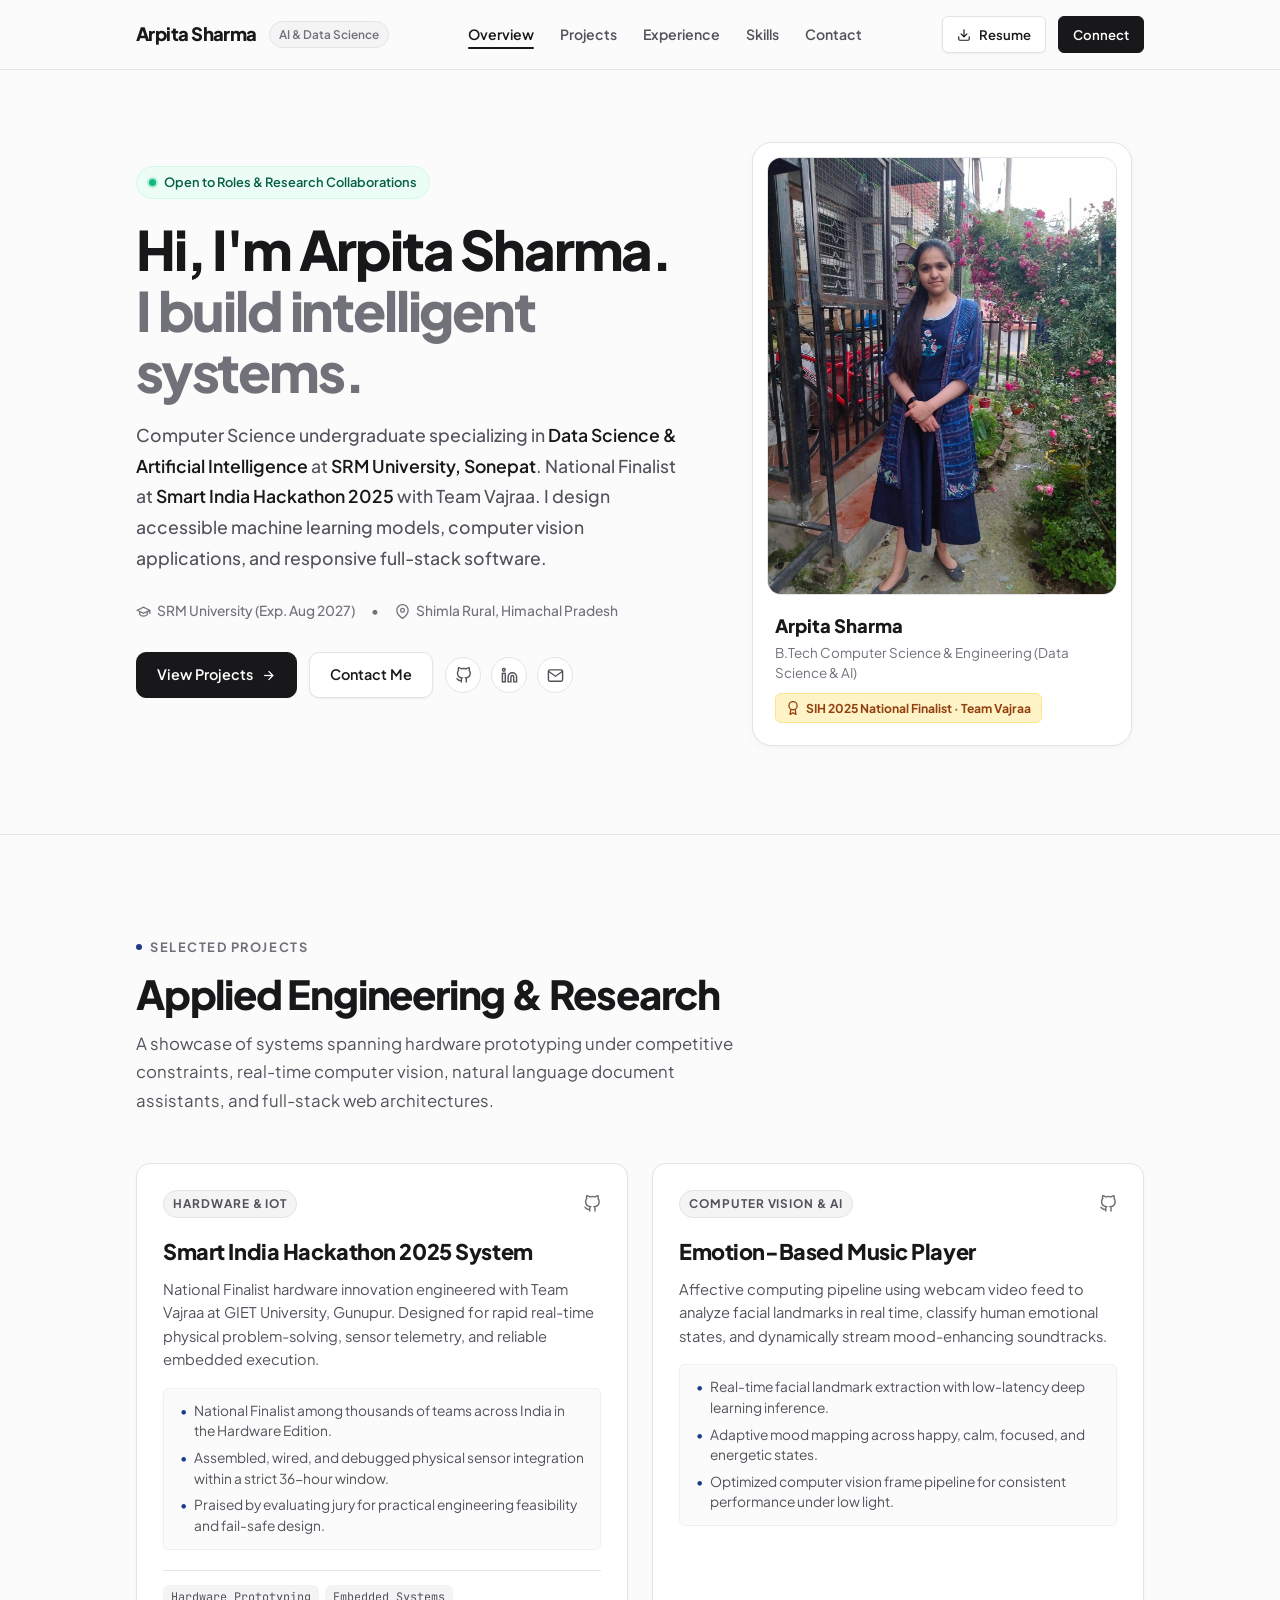
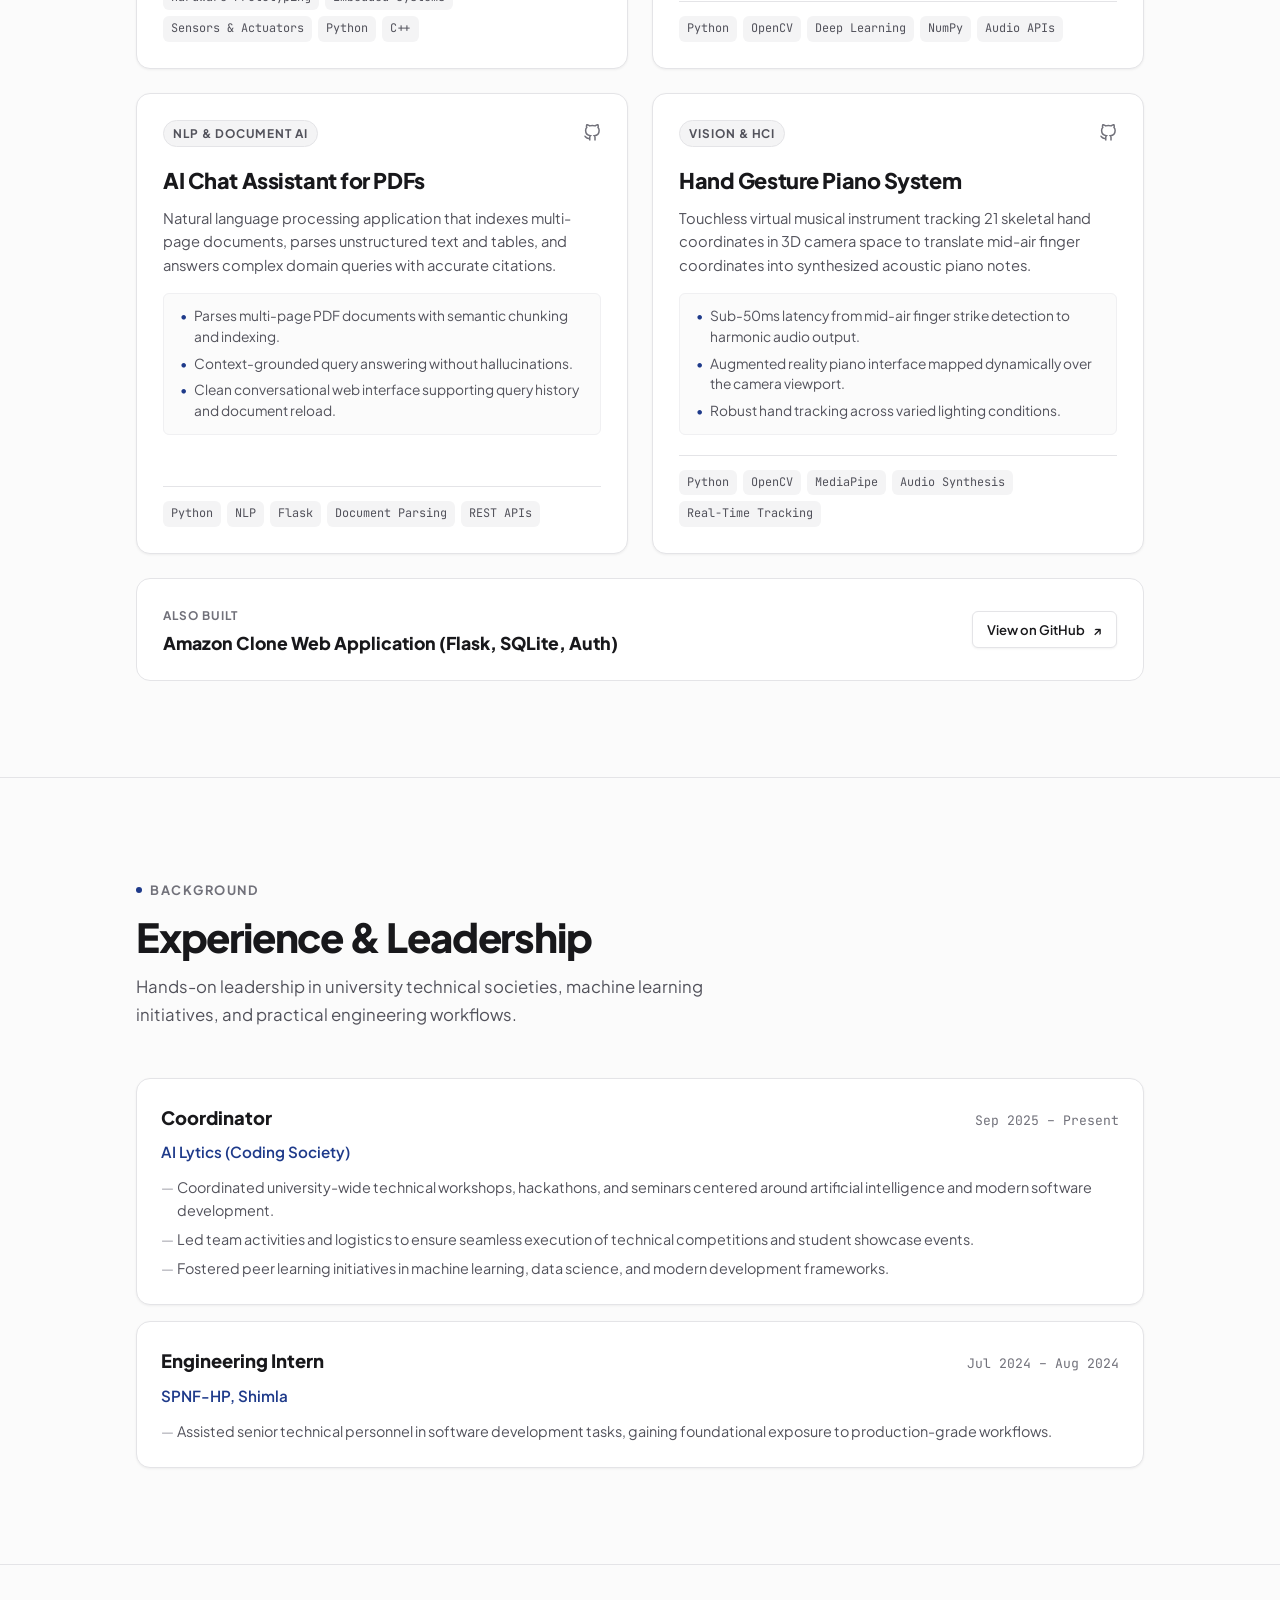
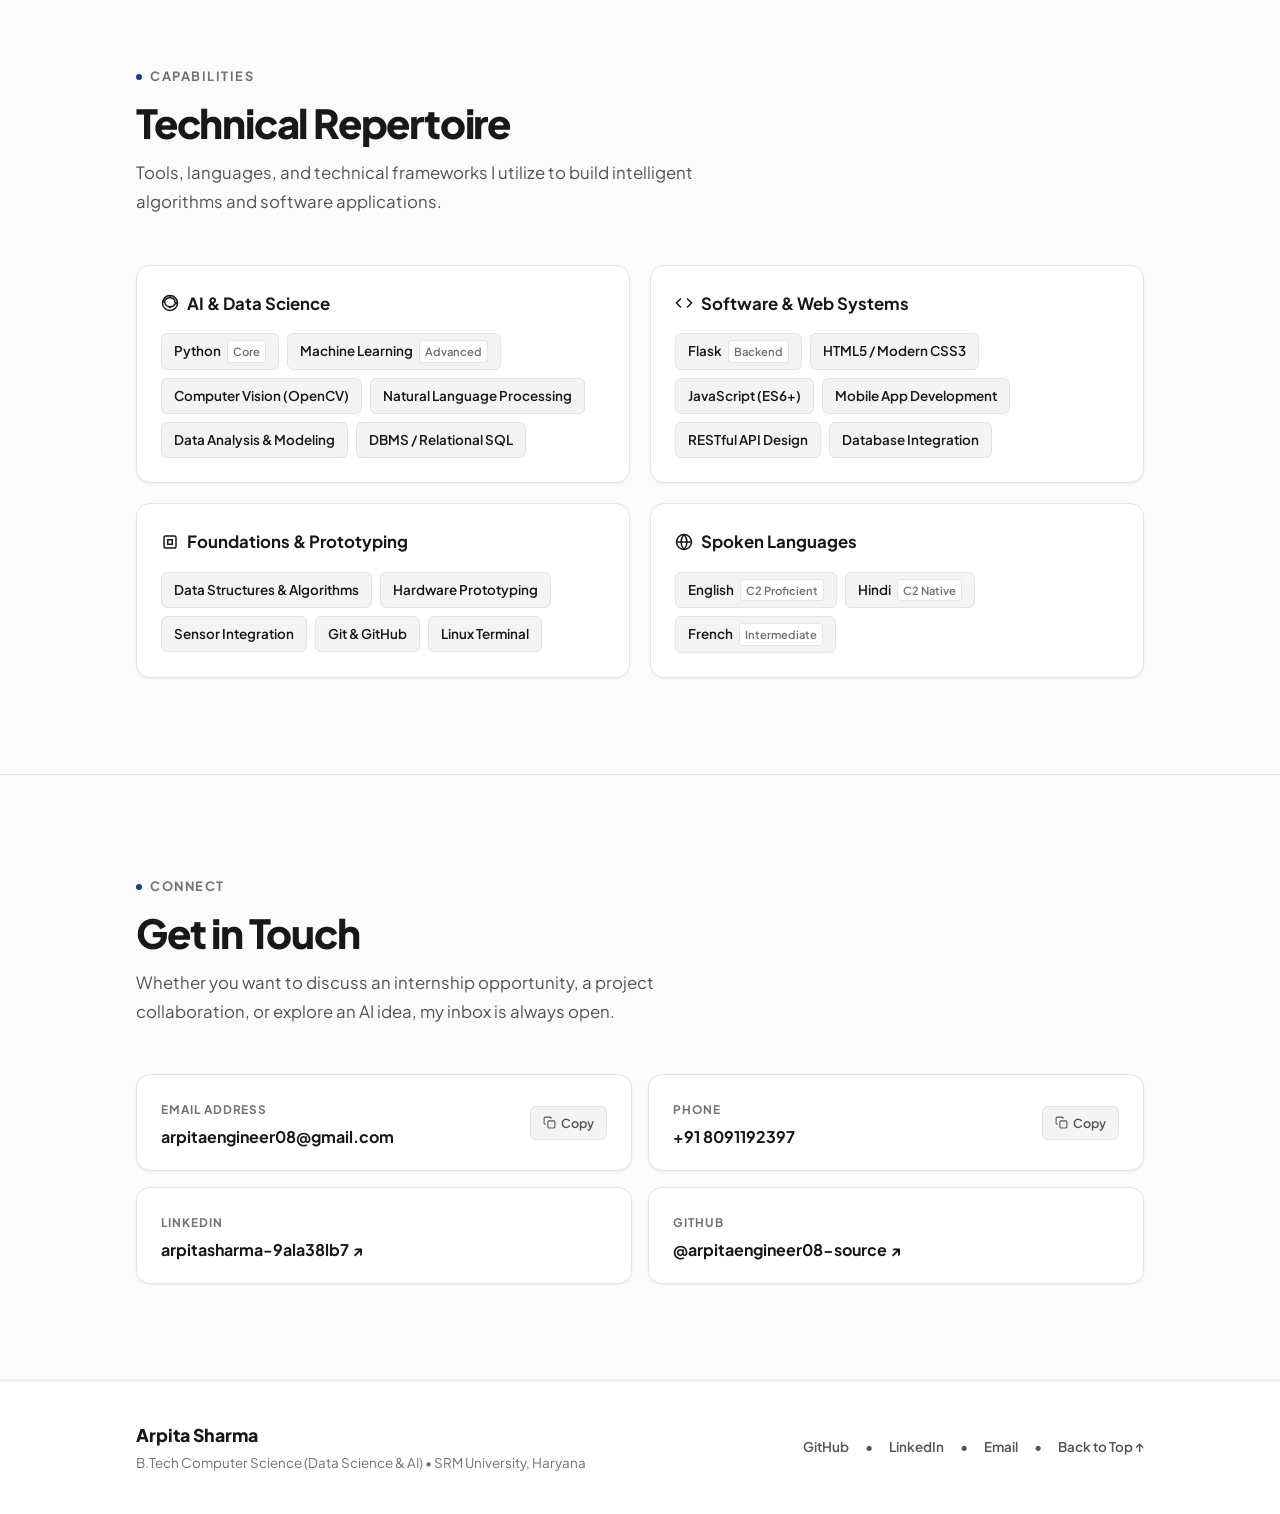
==== index.html @ 40750172 "Initial commit" ====
<!DOCTYPE html>
<html lang="en">
<head>
  <meta charset="UTF-8">
  <meta name="viewport" content="width=device-width, initial-scale=1.0">
  <meta name="description" content="Arpita Sharma — Computer Science and Engineering (Data Science & AI) Student at SRM University, SIH 2025 National Finalist, and AI Engineer.">
  <meta name="author" content="Arpita Sharma">

  <!-- Open Graph -->
  <meta property="og:title" content="Arpita Sharma | AI & Software Engineer">
  <meta property="og:description" content="Portfolio of Arpita Sharma — CSE (Data Science & AI) at SRM University. National Finalist at SIH 2025.">
  <meta property="og:type" content="website">

  <title>Arpita Sharma | AI & Software Engineer</title>

  <!-- Typography: Plus Jakarta Sans & JetBrains Mono -->
  <link rel="preconnect" href="https://fonts.googleapis.com">
  <link rel="preconnect" href="https://fonts.gstatic.com" crossorigin>
  <link href="https://fonts.googleapis.com/css2?family=JetBrains+Mono:wght@400;500;600&family=Plus+Jakarta+Sans:wght@400;500;600;700;800&display=swap" rel="stylesheet">

  <!-- CSS Stylesheets -->
  <link rel="stylesheet" href="css/style.css">
  <link rel="stylesheet" href="css/components.css">
</head>
<body>
  <a href="#overview" class="skip-link">Skip to main content</a>

  <!-- ================= SITE NAVIGATION ================= -->
  <header class="site-header">
    <div class="container nav-wrap">
      <a href="#overview" class="brand-link" aria-label="Arpita Sharma Home">
        <span class="brand-title">Arpita Sharma</span>
        <span class="brand-pill">AI & Data Science</span>
      </a>

      <!-- Desktop Links -->
      <nav aria-label="Primary Navigation">
        <ul class="nav-menu">
          <li><a href="#overview" class="nav-item-link active">Overview</a></li>
          <li><a href="#projects" class="nav-item-link">Projects</a></li>
          <li><a href="#experience" class="nav-item-link">Experience</a></li>
          <li><a href="#skills" class="nav-item-link">Skills</a></li>
          <li><a href="#contact" class="nav-item-link">Contact</a></li>
        </ul>
      </nav>

      <!-- Actions -->
      <div class="nav-actions">
        <a href="arpita_resume.pdf" download class="btn btn-secondary btn-sm" title="Download PDF Resume">
          <svg width="14" height="14" viewBox="0 0 24 24" fill="none" stroke="currentColor" stroke-width="2" stroke-linecap="round" stroke-linejoin="round">
            <path d="M21 15v4a2 2 0 0 1-2 2H5a2 2 0 0 1-2-2v-4"></path>
            <polyline points="7 10 12 15 17 10"></polyline>
            <line x1="12" y1="15" x2="12" y2="3"></line>
          </svg>
          <span>Resume</span>
        </a>
        <a href="#contact" class="btn btn-primary btn-sm">Connect</a>

        <button class="mobile-menu-btn" id="mobile-toggle" aria-label="Open mobile navigation">
          <svg width="20" height="20" viewBox="0 0 24 24" fill="none" stroke="currentColor" stroke-width="2">
            <line x1="3" y1="12" x2="21" y2="12"></line>
            <line x1="3" y1="6" x2="21" y2="6"></line>
            <line x1="3" y1="18" x2="21" y2="18"></line>
          </svg>
        </button>
      </div>
    </div>
  </header>

  <!-- Mobile Drawer -->
  <div class="drawer-backdrop" id="drawer-backdrop"></div>
  <aside class="mobile-drawer" id="mobile-drawer" aria-label="Mobile Navigation">
    <div class="drawer-header">
      <div class="brand-title">Arpita Sharma</div>
      <button class="drawer-close-btn" id="drawer-close" aria-label="Close menu">
        <svg width="18" height="18" viewBox="0 0 24 24" fill="none" stroke="currentColor" stroke-width="2">
          <line x1="18" y1="6" x2="6" y2="18"></line>
          <line x1="6" y1="6" x2="18" y2="18"></line>
        </svg>
      </button>
    </div>
    <ul class="drawer-links-list">
      <li><a href="#overview">Overview</a></li>
      <li><a href="#projects">Projects</a></li>
      <li><a href="#experience">Experience</a></li>
      <li><a href="#skills">Skills</a></li>
      <li><a href="#contact">Contact</a></li>
    </ul>
    <div style="margin-top: 32px; display: flex; flex-direction: column; gap: 10px;">
      <a href="arpita_resume.pdf" download class="btn btn-primary" style="width: 100%;">Download Resume (PDF)</a>
      <a href="#contact" class="btn btn-secondary" style="width: 100%;">Contact Directly</a>
    </div>
  </aside>

  <!-- ================= MAIN CONTENT ================= -->
  <main id="overview">

    <!-- HERO PROFILE SECTION -->
    <section class="hero-wrapper">
      <div class="container">
        <div class="hero-layout">
          <!-- Left: Introduction -->
          <div>
            <div class="status-badge">
              <span class="pulse-dot"></span>
              <span>Open to Roles & Research Collaborations</span>
            </div>

            <h1 class="hero-main-title">
              Hi, I'm Arpita Sharma. <span>I build intelligent systems.</span>
            </h1>

            <p class="hero-bio-lead">
              Computer Science undergraduate specializing in <strong>Data Science & Artificial Intelligence</strong> at <strong>SRM University, Sonepat</strong>. 
              National Finalist at <strong>Smart India Hackathon 2025</strong> with Team Vajraa. 
              I design accessible machine learning models, computer vision applications, and responsive full-stack software.
            </p>

            <div class="quick-facts-row">
              <div class="quick-fact-item">
                <svg width="15" height="15" viewBox="0 0 24 24" fill="none" stroke="currentColor" stroke-width="2"><path d="M22 10v6M2 10l10-5 10 5-10 5z"></path><path d="M6 12v5c3 3 9 3 12 0v-5"></path></svg>
                <span>SRM University (Exp. Aug 2027)</span>
              </div>
              <span>•</span>
              <div class="quick-fact-item">
                <svg width="15" height="15" viewBox="0 0 24 24" fill="none" stroke="currentColor" stroke-width="2"><path d="M21 10c0 7-9 13-9 13s-9-6-9-13a9 9 0 0 1 18 0z"></path><circle cx="12" cy="10" r="3"></circle></svg>
                <span>Shimla Rural, Himachal Pradesh</span>
              </div>
            </div>

            <div class="hero-action-buttons">
              <a href="#projects" class="btn btn-primary">
                <span>View Projects</span>
                <svg width="15" height="15" viewBox="0 0 24 24" fill="none" stroke="currentColor" stroke-width="2"><line x1="5" y1="12" x2="19" y2="12"></line><polyline points="12 5 19 12 12 19"></polyline></svg>
              </a>
              <a href="#contact" class="btn btn-secondary">
                <span>Contact Me</span>
              </a>

              <div class="hero-social-links">
                <a href="https://github.com/arpitaengineer08-source" target="_blank" rel="noopener noreferrer" class="social-circle-btn" title="GitHub Profile">
                  <svg width="17" height="17" viewBox="0 0 24 24" fill="none" stroke="currentColor" stroke-width="2"><path d="M9 19c-5 1.5-5-2.5-7-3m14 6v-3.87a3.37 3.37 0 0 0-.94-2.61c3.14-.35 6.44-1.54 6.44-7A5.44 5.44 0 0 0 20 4.77 5.07 5.07 0 0 0 19.91 1S18.73.65 16 2.48a13.38 13.38 0 0 0-7 0C6.27.65 5.09 1 5.09 1A5.07 5.07 0 0 0 5 4.77a5.44 5.44 0 0 0-1.5 3.78c0 5.42 3.3 6.61 6.44 7A3.37 3.37 0 0 0 9 18.13V22"></path></svg>
                </a>
                <a href="https://www.linkedin.com/in/arpitasharma-9ala38lb7" target="_blank" rel="noopener noreferrer" class="social-circle-btn" title="LinkedIn Profile">
                  <svg width="17" height="17" viewBox="0 0 24 24" fill="none" stroke="currentColor" stroke-width="2"><path d="M16 8a6 6 0 0 1 6 6v7h-4v-7a2 2 0 0 0-2-2 2 2 0 0 0-2 2v7h-4v-7a6 6 0 0 1 6-6z"></path><rect x="2" y="9" width="4" height="12"></rect><circle cx="4" cy="4" r="2"></circle></svg>
                </a>
                <a href="mailto:arpitaengineer08@gmail.com" class="social-circle-btn" title="Email Arpita">
                  <svg width="17" height="17" viewBox="0 0 24 24" fill="none" stroke="currentColor" stroke-width="2"><path d="M4 4h16c1.1 0 2 .9 2 2v12c0 1.1-.9 2-2 2H4c-1.1 0-2-.9-2-2V6c0-1.1.9-2 2-2z"></path><polyline points="22,6 12,13 2,6"></polyline></svg>
                </a>
              </div>
            </div>
          </div>

          <!-- Right: Framed Portrait Card -->
          <div class="hero-portrait-wrap">
            <div class="portrait-card">
              <div class="portrait-img-box">
                <img src="assets/images/arpita.png" alt="Portrait of Arpita Sharma">
              </div>
              <div class="portrait-caption-box">
                <div class="portrait-card-name">Arpita Sharma</div>
                <p class="portrait-card-desc">B.Tech Computer Science & Engineering (Data Science & AI)</p>
                <div class="portrait-honor-tag">
                  <svg width="14" height="14" viewBox="0 0 24 24" fill="none" stroke="currentColor" stroke-width="2.2"><circle cx="12" cy="8" r="7"></circle><polyline points="8.21 13.89 7 23 12 20 17 23 15.79 13.88"></polyline></svg>
                  <span>SIH 2025 National Finalist · Team Vajraa</span>
                </div>
              </div>
            </div>
          </div>
        </div>
      </div>
    </section>

    <!-- SECTION: FEATURED PROJECTS -->
    <section class="portfolio-section" id="projects">
      <div class="container">
        <div class="section-headline-group">
          <span class="section-label">Selected Projects</span>
          <h2 class="section-title">Applied Engineering & Research</h2>
          <p class="section-description">
            A showcase of systems spanning hardware prototyping under competitive constraints, real-time computer vision, natural language document assistants, and full-stack web architectures.
          </p>
        </div>

        <div class="projects-grid">
          <!-- Project 1: Smart India Hackathon -->
          <article class="project-card">
            <div>
              <div class="project-card-header">
                <span class="project-pill">Hardware & IoT</span>
                <a href="https://github.com/arpitaengineer08-source" target="_blank" rel="noopener noreferrer" class="project-icon-link" title="GitHub Source">
                  <svg width="18" height="18" viewBox="0 0 24 24" fill="none" stroke="currentColor" stroke-width="2"><path d="M9 19c-5 1.5-5-2.5-7-3m14 6v-3.87a3.37 3.37 0 0 0-.94-2.61c3.14-.35 6.44-1.54 6.44-7A5.44 5.44 0 0 0 20 4.77 5.07 5.07 0 0 0 19.91 1S18.73.65 16 2.48a13.38 13.38 0 0 0-7 0C6.27.65 5.09 1 5.09 1A5.07 5.07 0 0 0 5 4.77a5.44 5.44 0 0 0-1.5 3.78c0 5.42 3.3 6.61 6.44 7A3.37 3.37 0 0 0 9 18.13V22"></path></svg>
                </a>
              </div>
              <h3 class="project-title">Smart India Hackathon 2025 System</h3>
              <p class="project-summary">
                National Finalist hardware innovation engineered with Team Vajraa at GIET University, Gunupur. Designed for rapid real-time physical problem-solving, sensor telemetry, and reliable embedded execution.
              </p>
              <ul class="project-highlights-list">
                <li>National Finalist among thousands of teams across India in the Hardware Edition.</li>
                <li>Assembled, wired, and debugged physical sensor integration within a strict 36-hour window.</li>
                <li>Praised by evaluating jury for practical engineering feasibility and fail-safe design.</li>
              </ul>
            </div>
            <div class="project-tech-tags">
              <span class="tech-tag-chip">Hardware Prototyping</span>
              <span class="tech-tag-chip">Embedded Systems</span>
              <span class="tech-tag-chip">Sensors & Actuators</span>
              <span class="tech-tag-chip">Python</span>
              <span class="tech-tag-chip">C++</span>
            </div>
          </article>

          <!-- Project 2: Emotion-Based Music Player -->
          <article class="project-card">
            <div>
              <div class="project-card-header">
                <span class="project-pill">Computer Vision & AI</span>
                <a href="https://github.com/arpitaengineer08-source" target="_blank" rel="noopener noreferrer" class="project-icon-link" title="GitHub Source">
                  <svg width="18" height="18" viewBox="0 0 24 24" fill="none" stroke="currentColor" stroke-width="2"><path d="M9 19c-5 1.5-5-2.5-7-3m14 6v-3.87a3.37 3.37 0 0 0-.94-2.61c3.14-.35 6.44-1.54 6.44-7A5.44 5.44 0 0 0 20 4.77 5.07 5.07 0 0 0 19.91 1S18.73.65 16 2.48a13.38 13.38 0 0 0-7 0C6.27.65 5.09 1 5.09 1A5.07 5.07 0 0 0 5 4.77a5.44 5.44 0 0 0-1.5 3.78c0 5.42 3.3 6.61 6.44 7A3.37 3.37 0 0 0 9 18.13V22"></path></svg>
                </a>
              </div>
              <h3 class="project-title">Emotion-Based Music Player</h3>
              <p class="project-summary">
                Affective computing pipeline using webcam video feed to analyze facial landmarks in real time, classify human emotional states, and dynamically stream mood-enhancing soundtracks.
              </p>
              <ul class="project-highlights-list">
                <li>Real-time facial landmark extraction with low-latency deep learning inference.</li>
                <li>Adaptive mood mapping across happy, calm, focused, and energetic states.</li>
                <li>Optimized computer vision frame pipeline for consistent performance under low light.</li>
              </ul>
            </div>
            <div class="project-tech-tags">
              <span class="tech-tag-chip">Python</span>
              <span class="tech-tag-chip">OpenCV</span>
              <span class="tech-tag-chip">Deep Learning</span>
              <span class="tech-tag-chip">NumPy</span>
              <span class="tech-tag-chip">Audio APIs</span>
            </div>
          </article>

          <!-- Project 3: AI Chat Assistant for PDFs -->
          <article class="project-card">
            <div>
              <div class="project-card-header">
                <span class="project-pill">NLP & Document AI</span>
                <a href="https://github.com/arpitaengineer08-source" target="_blank" rel="noopener noreferrer" class="project-icon-link" title="GitHub Source">
                  <svg width="18" height="18" viewBox="0 0 24 24" fill="none" stroke="currentColor" stroke-width="2"><path d="M9 19c-5 1.5-5-2.5-7-3m14 6v-3.87a3.37 3.37 0 0 0-.94-2.61c3.14-.35 6.44-1.54 6.44-7A5.44 5.44 0 0 0 20 4.77 5.07 5.07 0 0 0 19.91 1S18.73.65 16 2.48a13.38 13.38 0 0 0-7 0C6.27.65 5.09 1 5.09 1A5.07 5.07 0 0 0 5 4.77a5.44 5.44 0 0 0-1.5 3.78c0 5.42 3.3 6.61 6.44 7A3.37 3.37 0 0 0 9 18.13V22"></path></svg>
                </a>
              </div>
              <h3 class="project-title">AI Chat Assistant for PDFs</h3>
              <p class="project-summary">
                Natural language processing application that indexes multi-page documents, parses unstructured text and tables, and answers complex domain queries with accurate citations.
              </p>
              <ul class="project-highlights-list">
                <li>Parses multi-page PDF documents with semantic chunking and indexing.</li>
                <li>Context-grounded query answering without hallucinations.</li>
                <li>Clean conversational web interface supporting query history and document reload.</li>
              </ul>
            </div>
            <div class="project-tech-tags">
              <span class="tech-tag-chip">Python</span>
              <span class="tech-tag-chip">NLP</span>
              <span class="tech-tag-chip">Flask</span>
              <span class="tech-tag-chip">Document Parsing</span>
              <span class="tech-tag-chip">REST APIs</span>
            </div>
          </article>

          <!-- Project 4: Hand Gesture Piano System -->
          <article class="project-card">
            <div>
              <div class="project-card-header">
                <span class="project-pill">Vision & HCI</span>
                <a href="https://github.com/arpitaengineer08-source" target="_blank" rel="noopener noreferrer" class="project-icon-link" title="GitHub Source">
                  <svg width="18" height="18" viewBox="0 0 24 24" fill="none" stroke="currentColor" stroke-width="2"><path d="M9 19c-5 1.5-5-2.5-7-3m14 6v-3.87a3.37 3.37 0 0 0-.94-2.61c3.14-.35 6.44-1.54 6.44-7A5.44 5.44 0 0 0 20 4.77 5.07 5.07 0 0 0 19.91 1S18.73.65 16 2.48a13.38 13.38 0 0 0-7 0C6.27.65 5.09 1 5.09 1A5.07 5.07 0 0 0 5 4.77a5.44 5.44 0 0 0-1.5 3.78c0 5.42 3.3 6.61 6.44 7A3.37 3.37 0 0 0 9 18.13V22"></path></svg>
                </a>
              </div>
              <h3 class="project-title">Hand Gesture Piano System</h3>
              <p class="project-summary">
                Touchless virtual musical instrument tracking 21 skeletal hand coordinates in 3D camera space to translate mid-air finger coordinates into synthesized acoustic piano notes.
              </p>
              <ul class="project-highlights-list">
                <li>Sub-50ms latency from mid-air finger strike detection to harmonic audio output.</li>
                <li>Augmented reality piano interface mapped dynamically over the camera viewport.</li>
                <li>Robust hand tracking across varied lighting conditions.</li>
              </ul>
            </div>
            <div class="project-tech-tags">
              <span class="tech-tag-chip">Python</span>
              <span class="tech-tag-chip">OpenCV</span>
              <span class="tech-tag-chip">MediaPipe</span>
              <span class="tech-tag-chip">Audio Synthesis</span>
              <span class="tech-tag-chip">Real-Time Tracking</span>
            </div>
          </article>
        </div>

        <!-- Additional Project Banner -->
        <div style="margin-top: 24px; padding: 22px 26px; border-radius: var(--radius-md); border: 1px solid var(--border-hairline); background: var(--bg-card); display: flex; align-items: center; justify-content: space-between; flex-wrap: wrap; gap: 14px;">
          <div>
            <span style="font-size: 0.74rem; font-weight: 700; text-transform: uppercase; letter-spacing: 0.08em; color: var(--text-muted);">Also Built</span>
            <h4 style="font-size: 1.1rem; font-weight: 800; color: var(--text-primary); margin-top: 2px;">Amazon Clone Web Application (Flask, SQLite, Auth)</h4>
          </div>
          <a href="https://github.com/arpitaengineer08-source" target="_blank" rel="noopener noreferrer" class="btn btn-secondary btn-sm">
            <span>View on GitHub</span>
            <span>↗</span>
          </a>
        </div>
      </div>
    </section>

    <!-- SECTION: EXPERIENCE & LEADERSHIP -->
    <section class="portfolio-section" id="experience">
      <div class="container">
        <div class="section-headline-group">
          <span class="section-label">Background</span>
          <h2 class="section-title">Experience & Leadership</h2>
          <p class="section-description">
            Hands-on leadership in university technical societies, machine learning initiatives, and practical engineering workflows.
          </p>
        </div>

        <div class="experience-container">
          <!-- Role 1 -->
          <div class="experience-item-card">
            <div class="exp-meta-bar">
              <h3 class="exp-role-heading">Coordinator</h3>
              <span class="exp-period-text">Sep 2025 – Present</span>
            </div>
            <div class="exp-org-name">AI Lytics (Coding Society)</div>
            <ul class="exp-details-list">
              <li>Coordinated university-wide technical workshops, hackathons, and seminars centered around artificial intelligence and modern software development.</li>
              <li>Led team activities and logistics to ensure seamless execution of technical competitions and student showcase events.</li>
              <li>Fostered peer learning initiatives in machine learning, data science, and modern development frameworks.</li>
            </ul>
          </div>

          <!-- Role 2 -->
          <div class="experience-item-card">
            <div class="exp-meta-bar">
              <h3 class="exp-role-heading">Engineering Intern</h3>
              <span class="exp-period-text">Jul 2024 – Aug 2024</span>
            </div>
            <div class="exp-org-name">SPNF-HP, Shimla</div>
            <ul class="exp-details-list">
              <li>Assisted senior technical personnel in software development tasks, gaining foundational exposure to production-grade workflows.</li>
            </ul>
          </div>
        </div>
      </div>
    </section>

    <!-- SECTION: TECHNICAL SKILLS -->
    <section class="portfolio-section" id="skills">
      <div class="container">
        <div class="section-headline-group">
          <span class="section-label">Capabilities</span>
          <h2 class="section-title">Technical Repertoire</h2>
          <p class="section-description">
            Tools, languages, and technical frameworks I utilize to build intelligent algorithms and software applications.
          </p>
        </div>

        <div class="skills-group-grid">
          <!-- Domain 1 -->
          <div class="skills-domain-box">
            <h3 class="skills-domain-title">
              <svg width="18" height="18" viewBox="0 0 24 24" fill="none" stroke="currentColor" stroke-width="2"><path d="M12 2a10 10 0 1 0 10 10A10 10 0 0 0 12 2zm1 14.93V17a1 1 0 0 1-2 0v-.07A7.003 7.003 0 0 1 5.07 11H5a1 1 0 0 1 0-2h.07A7.003 7.003 0 0 1 11 5.07V5a1 1 0 0 1 2 0v.07A7.003 7.003 0 0 1 18.93 11H19a1 1 0 0 1 0 2h-.07A7.003 7.003 0 0 1 13 16.93z"></path></svg>
              <span>AI & Data Science</span>
            </h3>
            <div class="skills-pills-wrap">
              <span class="skill-pill-item">Python <span class="skill-level-tag">Core</span></span>
              <span class="skill-pill-item">Machine Learning <span class="skill-level-tag">Advanced</span></span>
              <span class="skill-pill-item">Computer Vision (OpenCV)</span>
              <span class="skill-pill-item">Natural Language Processing</span>
              <span class="skill-pill-item">Data Analysis & Modeling</span>
              <span class="skill-pill-item">DBMS / Relational SQL</span>
            </div>
          </div>

          <!-- Domain 2 -->
          <div class="skills-domain-box">
            <h3 class="skills-domain-title">
              <svg width="18" height="18" viewBox="0 0 24 24" fill="none" stroke="currentColor" stroke-width="2"><polyline points="16 18 22 12 16 6"></polyline><polyline points="8 6 2 12 8 18"></polyline></svg>
              <span>Software & Web Systems</span>
            </h3>
            <div class="skills-pills-wrap">
              <span class="skill-pill-item">Flask <span class="skill-level-tag">Backend</span></span>
              <span class="skill-pill-item">HTML5 / Modern CSS3</span>
              <span class="skill-pill-item">JavaScript (ES6+)</span>
              <span class="skill-pill-item">Mobile App Development</span>
              <span class="skill-pill-item">RESTful API Design</span>
              <span class="skill-pill-item">Database Integration</span>
            </div>
          </div>

          <!-- Domain 3 -->
          <div class="skills-domain-box">
            <h3 class="skills-domain-title">
              <svg width="18" height="18" viewBox="0 0 24 24" fill="none" stroke="currentColor" stroke-width="2"><rect x="4" y="4" width="16" height="16" rx="2" ry="2"></rect><rect x="9" y="9" width="6" height="6"></rect></svg>
              <span>Foundations & Prototyping</span>
            </h3>
            <div class="skills-pills-wrap">
              <span class="skill-pill-item">Data Structures & Algorithms</span>
              <span class="skill-pill-item">Hardware Prototyping</span>
              <span class="skill-pill-item">Sensor Integration</span>
              <span class="skill-pill-item">Git & GitHub</span>
              <span class="skill-pill-item">Linux Terminal</span>
            </div>
          </div>

          <!-- Domain 4 -->
          <div class="skills-domain-box">
            <h3 class="skills-domain-title">
              <svg width="18" height="18" viewBox="0 0 24 24" fill="none" stroke="currentColor" stroke-width="2"><circle cx="12" cy="12" r="10"></circle><line x1="2" y1="12" x2="22" y2="12"></line><path d="M12 2a15.3 15.3 0 0 1 4 10 15.3 15.3 0 0 1-4 10 15.3 15.3 0 0 1-4-10 15.3 15.3 0 0 1 4-10z"></path></svg>
              <span>Spoken Languages</span>
            </h3>
            <div class="skills-pills-wrap">
              <span class="skill-pill-item">English <span class="skill-level-tag">C2 Proficient</span></span>
              <span class="skill-pill-item">Hindi <span class="skill-level-tag">C2 Native</span></span>
              <span class="skill-pill-item">French <span class="skill-level-tag">Intermediate</span></span>
            </div>
          </div>
        </div>
      </div>
    </section>


    <!-- SECTION: CONTACT & CONNECT -->
    <section class="portfolio-section" id="contact">
      <div class="container">
        <div class="section-headline-group">
          <span class="section-label">Connect</span>
          <h2 class="section-title">Get in Touch</h2>
          <p class="section-description">
            Whether you want to discuss an internship opportunity, a project collaboration, or explore an AI idea, my inbox is always open.
          </p>
        </div>

        <div class="contact-channels-grid">
          <!-- Email -->
          <div class="contact-channel-card">
            <div>
              <span class="channel-label">Email Address</span>
              <div class="channel-val">
                <a href="mailto:arpitaengineer08@gmail.com">arpitaengineer08@gmail.com</a>
              </div>
            </div>
            <button class="copy-button" data-copy="arpitaengineer08@gmail.com" title="Copy email address">
              <svg width="13" height="13" viewBox="0 0 24 24" fill="none" stroke="currentColor" stroke-width="2"><rect x="9" y="9" width="13" height="13" rx="2" ry="2"></rect><path d="M5 15H4a2 2 0 0 1-2-2V4a2 2 0 0 1 2-2h9a2 2 0 0 1 2 2v1"></path></svg>
              <span>Copy</span>
            </button>
          </div>

          <!-- Phone -->
          <div class="contact-channel-card">
            <div>
              <span class="channel-label">Phone</span>
              <div class="channel-val">
                <a href="tel:+918091192397">+91 8091192397</a>
              </div>
            </div>
            <button class="copy-button" data-copy="+918091192397" title="Copy phone number">
              <svg width="13" height="13" viewBox="0 0 24 24" fill="none" stroke="currentColor" stroke-width="2"><rect x="9" y="9" width="13" height="13" rx="2" ry="2"></rect><path d="M5 15H4a2 2 0 0 1-2-2V4a2 2 0 0 1 2-2h9a2 2 0 0 1 2 2v1"></path></svg>
              <span>Copy</span>
            </button>
          </div>

          <!-- LinkedIn -->
          <div class="contact-channel-card">
            <div>
              <span class="channel-label">LinkedIn</span>
              <div class="channel-val">
                <a href="https://www.linkedin.com/in/arpitasharma-9ala38lb7" target="_blank" rel="noopener noreferrer">arpitasharma-9ala38lb7 ↗</a>
              </div>
            </div>
          </div>

          <!-- GitHub -->
          <div class="contact-channel-card">
            <div>
              <span class="channel-label">GitHub</span>
              <div class="channel-val">
                <a href="https://github.com/arpitaengineer08-source" target="_blank" rel="noopener noreferrer">@arpitaengineer08-source ↗</a>
              </div>
            </div>
          </div>
        </div>
      </div>
    </section>
  </main>

  <!-- ================= SITE FOOTER ================= -->
  <footer class="site-footer">
    <div class="container footer-content-wrap">
      <div class="footer-brand">
        <h4>Arpita Sharma</h4>
        <p>B.Tech Computer Science (Data Science & AI) • SRM University, Haryana</p>
      </div>

      <div class="footer-links-row">
        <a href="https://github.com/arpitaengineer08-source" target="_blank" rel="noopener noreferrer">GitHub</a>
        <span>•</span>
        <a href="https://www.linkedin.com/in/arpitasharma-9ala38lb7" target="_blank" rel="noopener noreferrer">LinkedIn</a>
        <span>•</span>
        <a href="mailto:arpitaengineer08@gmail.com">Email</a>
        <span>•</span>
        <a href="#overview">Back to Top ↑</a>
      </div>
    </div>
  </footer>


  <!-- Toast Notice -->
  <div class="toast-notice" id="toast" role="status" aria-live="polite"></div>

  <!-- Back to Top -->
  <button class="back-to-top-btn" id="back-to-top" aria-label="Back to top">
    <svg width="18" height="18" viewBox="0 0 24 24" fill="none" stroke="currentColor" stroke-width="2.5">
      <polyline points="18 15 12 9 6 15"></polyline>
    </svg>
  </button>

  <!-- Scripts -->
  <script src="js/main.js"></script>
</body>
</html>
---- css/style.css ----
/* ==========================================================================
   ARPITA SHARMA - ORIGINAL MINIMALIST & CLASSY DESIGN
   Clean, sophisticated, modern Scandinavian/Swiss-inspired aesthetic:
   Refined typography, delicate hairline borders, generous spacing,
   warm off-white canvas, and understated elegance.
   ========================================================================== */

:root {
  /* Surface & Canvas */
  --bg-page: #fbfbfb;
  --bg-card: #ffffff;
  --bg-card-hover: #ffffff;
  --bg-subtle: #f4f4f5;
  --bg-tag: #f4f4f5;

  /* Borders & Dividers */
  --border-hairline: #e4e4e7;
  --border-focus: #18181b;
  --border-subtle: #f0f0f2;

  /* Typography Palette */
  --text-primary: #18181b;      /* Deep zinc/charcoal */
  --text-secondary: #52525b;    /* Mid zinc */
  --text-muted: #71717a;        /* Soft zinc */
  --text-light: #a1a1aa;

  /* Accent Colors (Subtle & Restrained) */
  --accent-navy: #1e3a8a;
  --accent-blue: #2563eb;
  --accent-emerald: #059669;
  --accent-amber: #d97706;

  /* Typography Stack */
  --font-main: 'Plus Jakarta Sans', -apple-system, BlinkMacSystemFont, 'Segoe UI', Roboto, sans-serif;
  --font-mono: 'JetBrains Mono', 'SF Mono', monospace;

  /* Elevation */
  --shadow-subtle: 0 1px 3px rgba(0, 0, 0, 0.04), 0 1px 2px rgba(0, 0, 0, 0.02);
  --shadow-card: 0 2px 12px rgba(0, 0, 0, 0.03), 0 1px 3px rgba(0, 0, 0, 0.02);
  --shadow-hover: 0 8px 24px rgba(0, 0, 0, 0.06), 0 2px 6px rgba(0, 0, 0, 0.03);

  /* Geometry */
  --radius-xs: 6px;
  --radius-sm: 10px;
  --radius-md: 14px;
  --radius-lg: 20px;
  --radius-full: 9999px;

  /* Layout */
  --max-width: 1080px;
  --nav-height: 70px;

  --transition: all 0.2s cubic-bezier(0.16, 1, 0.3, 1);
}

/* Base Styles */
*, *::before, *::after {
  box-sizing: border-box;
  margin: 0;
  padding: 0;
}

html {
  scroll-behavior: smooth;
  scroll-padding-top: calc(var(--nav-height) + 24px);
  font-size: 16px;
}

body {
  font-family: var(--font-main);
  background-color: var(--bg-page);
  color: var(--text-primary);
  line-height: 1.65;
  -webkit-font-smoothing: antialiased;
  -moz-osx-font-smoothing: grayscale;
}

/* Accessibility */
.skip-link {
  position: absolute;
  top: -50px;
  left: 20px;
  background: var(--text-primary);
  color: #fff;
  padding: 8px 16px;
  border-radius: var(--radius-xs);
  z-index: 1000;
  font-size: 0.85rem;
  font-weight: 600;
  transition: top 0.2s ease;
}
.skip-link:focus {
  top: 15px;
}

a {
  color: inherit;
  text-decoration: none;
  transition: var(--transition);
}

img {
  max-width: 100%;
  height: auto;
  display: block;
}

button, input, textarea {
  font: inherit;
  color: inherit;
  border: none;
  outline: none;
  background: none;
}

/* Container */
.container {
  width: 100%;
  max-width: var(--max-width);
  margin-left: auto;
  margin-right: auto;
  padding-left: 24px;
  padding-right: 24px;
}

@media (min-width: 768px) {
  .container {
    padding-left: 36px;
    padding-right: 36px;
  }
}

/* Section Spacing */
.portfolio-section {
  padding: 76px 0;
  border-top: 1px solid var(--border-hairline);
}

@media (min-width: 768px) {
  .portfolio-section {
    padding: 96px 0;
  }
}

/* Section Header (Original, Clean, Editorial) */
.section-headline-group {
  margin-bottom: 48px;
}

.section-label {
  display: inline-flex;
  align-items: center;
  gap: 8px;
  font-size: 0.8rem;
  font-weight: 700;
  text-transform: uppercase;
  letter-spacing: 0.12em;
  color: var(--text-muted);
  margin-bottom: 12px;
}

.section-label::before {
  content: "";
  display: inline-block;
  width: 6px;
  height: 6px;
  border-radius: 50%;
  background: var(--accent-navy);
}

.section-title {
  font-size: 2.15rem;
  font-weight: 800;
  letter-spacing: -0.03em;
  line-height: 1.2;
  color: var(--text-primary);
  margin-bottom: 12px;
}

@media (min-width: 768px) {
  .section-title {
    font-size: 2.5rem;
  }
}

.section-description {
  font-size: 1.05rem;
  color: var(--text-secondary);
  max-width: 620px;
  line-height: 1.7;
}

/* Buttons */
.btn {
  display: inline-flex;
  align-items: center;
  justify-content: center;
  gap: 8px;
  padding: 10px 20px;
  border-radius: var(--radius-sm);
  font-size: 0.9rem;
  font-weight: 600;
  cursor: pointer;
  transition: var(--transition);
  text-decoration: none;
}

.btn-primary {
  background: var(--text-primary);
  color: #ffffff;
  border: 1px solid var(--text-primary);
}

.btn-primary:hover {
  background: #27272a;
  border-color: #27272a;
  color: #ffffff;
  transform: translateY(-1px);
}

.btn-secondary {
  background: var(--bg-card);
  color: var(--text-primary);
  border: 1px solid var(--border-hairline);
  box-shadow: var(--shadow-subtle);
}

.btn-secondary:hover {
  background: var(--bg-subtle);
  border-color: var(--text-muted);
  transform: translateY(-1px);
}

.btn-sm {
  padding: 7px 14px;
  font-size: 0.82rem;
  border-radius: var(--radius-xs);
}
---- css/components.css ----
/* ==========================================================================
   ARPITA SHARMA - ORIGINAL COMPONENT STYLES
   Minimalist, Elegant, Scandinavian-inspired UI Components
   ========================================================================== */

/* --- Navigation Header --- */
.site-header {
  position: sticky;
  top: 0;
  z-index: 100;
  height: var(--nav-height);
  background: rgba(251, 251, 251, 0.94);
  backdrop-filter: blur(12px);
  -webkit-backdrop-filter: blur(12px);
  border-bottom: 1px solid var(--border-hairline);
  transition: var(--transition);
}

.nav-wrap {
  display: flex;
  align-items: center;
  justify-content: space-between;
  height: 100%;
}

.brand-link {
  display: flex;
  align-items: center;
  gap: 12px;
}

.brand-title {
  font-size: 1.15rem;
  font-weight: 800;
  letter-spacing: -0.03em;
  color: var(--text-primary);
}

.brand-pill {
  display: none;
  font-size: 0.74rem;
  font-weight: 600;
  color: var(--text-muted);
  background: var(--bg-subtle);
  border: 1px solid var(--border-hairline);
  padding: 3px 9px;
  border-radius: var(--radius-full);
}

@media (min-width: 640px) {
  .brand-pill {
    display: inline-block;
  }
}

.nav-menu {
  display: none;
  align-items: center;
  list-style: none;
  gap: 26px;
}

@media (min-width: 860px) {
  .nav-menu {
    display: flex;
  }
}

.nav-item-link {
  font-size: 0.88rem;
  font-weight: 600;
  color: var(--text-secondary);
  transition: color 0.15s ease;
  position: relative;
  padding: 4px 0;
}

.nav-item-link:hover, .nav-item-link.active {
  color: var(--text-primary);
}

.nav-item-link.active::after {
  content: "";
  position: absolute;
  bottom: -2px;
  left: 0;
  right: 0;
  height: 2px;
  background: var(--text-primary);
  border-radius: 2px;
}

.nav-actions {
  display: flex;
  align-items: center;
  gap: 12px;
}

.mobile-menu-btn {
  display: flex;
  align-items: center;
  justify-content: center;
  width: 38px;
  height: 38px;
  border-radius: var(--radius-xs);
  border: 1px solid var(--border-hairline);
  background: var(--bg-card);
  color: var(--text-primary);
  cursor: pointer;
}

@media (min-width: 860px) {
  .mobile-menu-btn {
    display: none;
  }
}

/* Mobile Drawer */
.mobile-drawer {
  position: fixed;
  top: 0;
  right: -100%;
  width: 290px;
  height: 100vh;
  background: var(--bg-card);
  border-left: 1px solid var(--border-hairline);
  z-index: 1000;
  display: flex;
  flex-direction: column;
  padding: 28px 24px;
  transition: right 0.25s cubic-bezier(0.16, 1, 0.3, 1);
  box-shadow: var(--shadow-hover);
}

.mobile-drawer.open {
  right: 0;
}

.drawer-header {
  display: flex;
  justify-content: space-between;
  align-items: center;
  margin-bottom: 28px;
}

.drawer-close-btn {
  width: 34px;
  height: 34px;
  border-radius: var(--radius-xs);
  background: var(--bg-subtle);
  color: var(--text-primary);
  display: flex;
  align-items: center;
  justify-content: center;
  cursor: pointer;
}

.drawer-links-list {
  list-style: none;
  display: flex;
  flex-direction: column;
  gap: 16px;
}

.drawer-links-list a {
  font-size: 1.05rem;
  font-weight: 700;
  color: var(--text-primary);
}

.drawer-backdrop {
  position: fixed;
  inset: 0;
  background: rgba(0, 0, 0, 0.3);
  backdrop-filter: blur(4px);
  z-index: 999;
  opacity: 0;
  visibility: hidden;
  transition: opacity 0.2s ease;
}

.drawer-backdrop.show {
  opacity: 1;
  visibility: visible;
}

/* --- Hero Section --- */
.hero-wrapper {
  padding: 56px 0 64px 0;
}

@media (min-width: 768px) {
  .hero-wrapper {
    padding: 72px 0 88px 0;
  }
}

.hero-layout {
  display: grid;
  gap: 44px;
  align-items: center;
}

@media (min-width: 900px) {
  .hero-layout {
    grid-template-columns: 1.15fr 0.85fr;
    gap: 56px;
  }
}

.status-badge {
  display: inline-flex;
  align-items: center;
  gap: 8px;
  padding: 5px 12px;
  background: #ecfdf5;
  border: 1px solid #d1fae5;
  border-radius: var(--radius-full);
  font-size: 0.8rem;
  font-weight: 600;
  color: #065f46;
  margin-bottom: 20px;
}

.pulse-dot {
  width: 7px;
  height: 7px;
  border-radius: 50%;
  background: #10b981;
  box-shadow: 0 0 0 2px rgba(16, 185, 129, 0.25);
}

.hero-main-title {
  font-size: 2.75rem;
  font-weight: 800;
  letter-spacing: -0.04em;
  line-height: 1.12;
  color: var(--text-primary);
  margin-bottom: 18px;
}

@media (min-width: 640px) {
  .hero-main-title {
    font-size: 3.4rem;
  }
}

.hero-main-title span {
  color: var(--text-muted);
}

.hero-bio-lead {
  font-size: 1.1rem;
  font-weight: 500;
  line-height: 1.75;
  color: var(--text-secondary);
  margin-bottom: 26px;
  max-width: 580px;
}

.hero-bio-lead strong {
  color: var(--text-primary);
  font-weight: 600;
}

.quick-facts-row {
  display: flex;
  flex-wrap: wrap;
  align-items: center;
  gap: 8px 16px;
  font-size: 0.86rem;
  color: var(--text-muted);
  font-weight: 500;
  margin-bottom: 30px;
}

.quick-fact-item {
  display: inline-flex;
  align-items: center;
  gap: 6px;
}

.hero-action-buttons {
  display: flex;
  flex-wrap: wrap;
  align-items: center;
  gap: 12px;
  margin-bottom: 24px;
}

.hero-social-links {
  display: flex;
  align-items: center;
  gap: 10px;
}

.social-circle-btn {
  width: 36px;
  height: 36px;
  border-radius: var(--radius-full);
  border: 1px solid var(--border-hairline);
  background: var(--bg-card);
  color: var(--text-secondary);
  display: flex;
  align-items: center;
  justify-content: center;
  transition: var(--transition);
}

.social-circle-btn:hover {
  color: var(--text-primary);
  border-color: var(--text-primary);
  transform: translateY(-1px);
}

/* Portrait Visual Card */
.hero-portrait-wrap {
  display: flex;
  justify-content: center;
}

.portrait-card {
  width: 100%;
  max-width: 380px;
  background: var(--bg-card);
  border: 1px solid var(--border-hairline);
  border-radius: var(--radius-lg);
  padding: 14px;
  box-shadow: var(--shadow-card);
  transition: var(--transition);
}

.portrait-card:hover {
  box-shadow: var(--shadow-hover);
  border-color: #d4d4d8;
}

.portrait-img-box {
  width: 100%;
  aspect-ratio: 4 / 5;
  border-radius: var(--radius-md);
  overflow: hidden;
  background: var(--bg-subtle);
  border: 1px solid var(--border-hairline);
}

.portrait-img-box img {
  width: 100%;
  height: 100%;
  object-fit: cover;
  object-position: center 22%;
  transition: transform 0.4s ease;
}

.portrait-card:hover .portrait-img-box img {
  transform: scale(1.02);
}

.portrait-caption-box {
  padding: 16px 8px 8px 8px;
}

.portrait-card-name {
  font-size: 1.15rem;
  font-weight: 800;
  color: var(--text-primary);
  margin-bottom: 2px;
}

.portrait-card-desc {
  font-size: 0.84rem;
  color: var(--text-muted);
  line-height: 1.5;
}

.portrait-honor-tag {
  display: inline-flex;
  align-items: center;
  gap: 6px;
  margin-top: 10px;
  padding: 4px 10px;
  background: #fef3c7;
  border: 1px solid #fde68a;
  border-radius: var(--radius-xs);
  font-size: 0.76rem;
  font-weight: 700;
  color: #92400e;
}

/* --- Projects Showcase --- */
.projects-grid {
  display: grid;
  gap: 24px;
}

@media (min-width: 768px) {
  .projects-grid {
    grid-template-columns: repeat(2, 1fr);
  }
}

.project-card {
  background: var(--bg-card);
  border: 1px solid var(--border-hairline);
  border-radius: var(--radius-md);
  padding: 26px;
  box-shadow: var(--shadow-subtle);
  display: flex;
  flex-direction: column;
  justify-content: space-between;
  transition: var(--transition);
}

.project-card:hover {
  border-color: #d4d4d8;
  transform: translateY(-2px);
  box-shadow: var(--shadow-hover);
}

.project-card-header {
  display: flex;
  align-items: center;
  justify-content: space-between;
  margin-bottom: 16px;
}

.project-pill {
  font-size: 0.74rem;
  font-weight: 700;
  text-transform: uppercase;
  letter-spacing: 0.08em;
  padding: 3px 9px;
  border-radius: var(--radius-full);
  background: var(--bg-subtle);
  color: var(--text-secondary);
  border: 1px solid var(--border-hairline);
}

.project-icon-link {
  color: var(--text-muted);
  display: flex;
  align-items: center;
  transition: color 0.15s ease;
}

.project-icon-link:hover {
  color: var(--text-primary);
}

.project-title {
  font-size: 1.35rem;
  font-weight: 800;
  letter-spacing: -0.02em;
  color: var(--text-primary);
  margin-bottom: 8px;
}

.project-summary {
  font-size: 0.92rem;
  color: var(--text-secondary);
  line-height: 1.6;
  margin-bottom: 16px;
}

.project-highlights-list {
  list-style: none;
  display: flex;
  flex-direction: column;
  gap: 6px;
  font-size: 0.86rem;
  color: var(--text-secondary);
  margin-bottom: 20px;
  background: var(--bg-page);
  border: 1px solid var(--border-subtle);
  padding: 12px 16px;
  border-radius: var(--radius-xs);
}

.project-highlights-list li {
  position: relative;
  padding-left: 14px;
  line-height: 1.5;
}

.project-highlights-list li::before {
  content: "•";
  position: absolute;
  left: 0;
  color: var(--accent-navy);
}

.project-tech-tags {
  display: flex;
  flex-wrap: wrap;
  gap: 6px;
  margin-top: auto;
  padding-top: 14px;
  border-top: 1px solid var(--border-hairline);
}

.tech-tag-chip {
  font-size: 0.74rem;
  font-family: var(--font-mono);
  padding: 3px 8px;
  border-radius: var(--radius-xs);
  background: var(--bg-subtle);
  color: var(--text-secondary);
}

/* --- Experience Section --- */
.experience-container {
  display: flex;
  flex-direction: column;
  gap: 16px;
}

.experience-item-card {
  background: var(--bg-card);
  border: 1px solid var(--border-hairline);
  border-radius: var(--radius-md);
  padding: 24px;
  box-shadow: var(--shadow-subtle);
  transition: var(--transition);
}

.experience-item-card:hover {
  border-color: #d4d4d8;
  box-shadow: var(--shadow-card);
}

.exp-meta-bar {
  display: flex;
  justify-content: space-between;
  align-items: baseline;
  flex-wrap: wrap;
  gap: 8px;
  margin-bottom: 6px;
}

.exp-role-heading {
  font-size: 1.15rem;
  font-weight: 800;
  color: var(--text-primary);
}

.exp-period-text {
  font-size: 0.82rem;
  font-family: var(--font-mono);
  color: var(--text-muted);
}

.exp-org-name {
  font-size: 0.95rem;
  font-weight: 600;
  color: var(--accent-navy);
  margin-bottom: 12px;
}

.exp-details-list {
  list-style: none;
  display: flex;
  flex-direction: column;
  gap: 6px;
  font-size: 0.9rem;
  color: var(--text-secondary);
}

.exp-details-list li {
  position: relative;
  padding-left: 16px;
  line-height: 1.6;
}

.exp-details-list li::before {
  content: "—";
  position: absolute;
  left: 0;
  color: var(--text-light);
}

/* --- Technical Skills Section --- */
.skills-group-grid {
  display: grid;
  gap: 20px;
}

@media (min-width: 640px) {
  .skills-group-grid {
    grid-template-columns: repeat(2, 1fr);
  }
}

.skills-domain-box {
  background: var(--bg-card);
  border: 1px solid var(--border-hairline);
  border-radius: var(--radius-md);
  padding: 24px;
  box-shadow: var(--shadow-subtle);
}

.skills-domain-title {
  font-size: 1.05rem;
  font-weight: 700;
  color: var(--text-primary);
  margin-bottom: 16px;
  display: flex;
  align-items: center;
  gap: 8px;
}

.skills-pills-wrap {
  display: flex;
  flex-wrap: wrap;
  gap: 8px;
}

.skill-pill-item {
  display: inline-flex;
  align-items: center;
  gap: 6px;
  padding: 6px 12px;
  background: var(--bg-subtle);
  border: 1px solid var(--border-hairline);
  border-radius: var(--radius-xs);
  font-size: 0.84rem;
  font-weight: 600;
  color: var(--text-primary);
}

.skill-level-tag {
  font-size: 0.7rem;
  color: var(--text-muted);
  background: #ffffff;
  padding: 1px 5px;
  border-radius: 3px;
  border: 1px solid var(--border-hairline);
}

/* --- Contact Section --- */
.contact-channels-grid {
  display: grid;
  gap: 16px;
}

@media (min-width: 640px) {
  .contact-channels-grid {
    grid-template-columns: repeat(2, 1fr);
  }
}

.contact-channel-card {
  background: var(--bg-card);
  border: 1px solid var(--border-hairline);
  border-radius: var(--radius-md);
  padding: 20px 24px;
  display: flex;
  align-items: center;
  justify-content: space-between;
  box-shadow: var(--shadow-subtle);
  transition: var(--transition);
}

.contact-channel-card:hover {
  border-color: #d4d4d8;
  transform: translateY(-1px);
  box-shadow: var(--shadow-card);
}

.channel-label {
  font-size: 0.74rem;
  font-weight: 700;
  text-transform: uppercase;
  letter-spacing: 0.08em;
  color: var(--text-muted);
}

.channel-val {
  font-size: 1rem;
  font-weight: 700;
  color: var(--text-primary);
  margin-top: 2px;
}

.copy-button {
  padding: 6px 12px;
  border-radius: var(--radius-xs);
  border: 1px solid var(--border-hairline);
  background: var(--bg-subtle);
  color: var(--text-secondary);
  font-size: 0.78rem;
  font-weight: 600;
  cursor: pointer;
  display: flex;
  align-items: center;
  gap: 5px;
  transition: var(--transition);
}

.copy-button:hover {
  color: var(--text-primary);
  border-color: var(--text-primary);
}

/* --- Footer --- */
.site-footer {
  border-top: 1px solid var(--border-hairline);
  background: var(--bg-card);
  padding: 40px 0;
}

.footer-content-wrap {
  display: flex;
  flex-direction: column;
  gap: 20px;
}

@media (min-width: 640px) {
  .footer-content-wrap {
    flex-direction: row;
    align-items: center;
    justify-content: space-between;
  }
}

.footer-brand h4 {
  font-size: 1.1rem;
  font-weight: 800;
  color: var(--text-primary);
}

.footer-brand p {
  font-size: 0.84rem;
  color: var(--text-muted);
  margin-top: 2px;
}

.footer-links-row {
  display: flex;
  align-items: center;
  gap: 16px;
  font-size: 0.84rem;
  font-weight: 600;
  color: var(--text-secondary);
}

.footer-links-row a:hover {
  color: var(--text-primary);
}

/* Toast */
.toast-notice {
  position: fixed;
  bottom: 24px;
  right: 24px;
  background: var(--text-primary);
  color: #ffffff;
  border-radius: var(--radius-xs);
  padding: 10px 18px;
  font-size: 0.86rem;
  font-weight: 600;
  box-shadow: var(--shadow-hover);
  transform: translateY(80px);
  opacity: 0;
  transition: all 0.25s ease;
  z-index: 1200;
}

.toast-notice.show {
  transform: translateY(0);
  opacity: 1;
}

/* Back to top */
.back-to-top-btn {
  position: fixed;
  bottom: 24px;
  right: 24px;
  width: 38px;
  height: 38px;
  border-radius: var(--radius-full);
  background: var(--bg-card);
  border: 1px solid var(--border-hairline);
  color: var(--text-primary);
  display: flex;
  align-items: center;
  justify-content: center;
  cursor: pointer;
  box-shadow: var(--shadow-subtle);
  opacity: 0;
  visibility: hidden;
  transition: var(--transition);
  z-index: 800;
}

.back-to-top-btn.visible {
  opacity: 1;
  visibility: visible;
}

.back-to-top-btn:hover {
  background: var(--text-primary);
  color: #fff;
  border-color: var(--text-primary);
  transform: translateY(-2px);
}
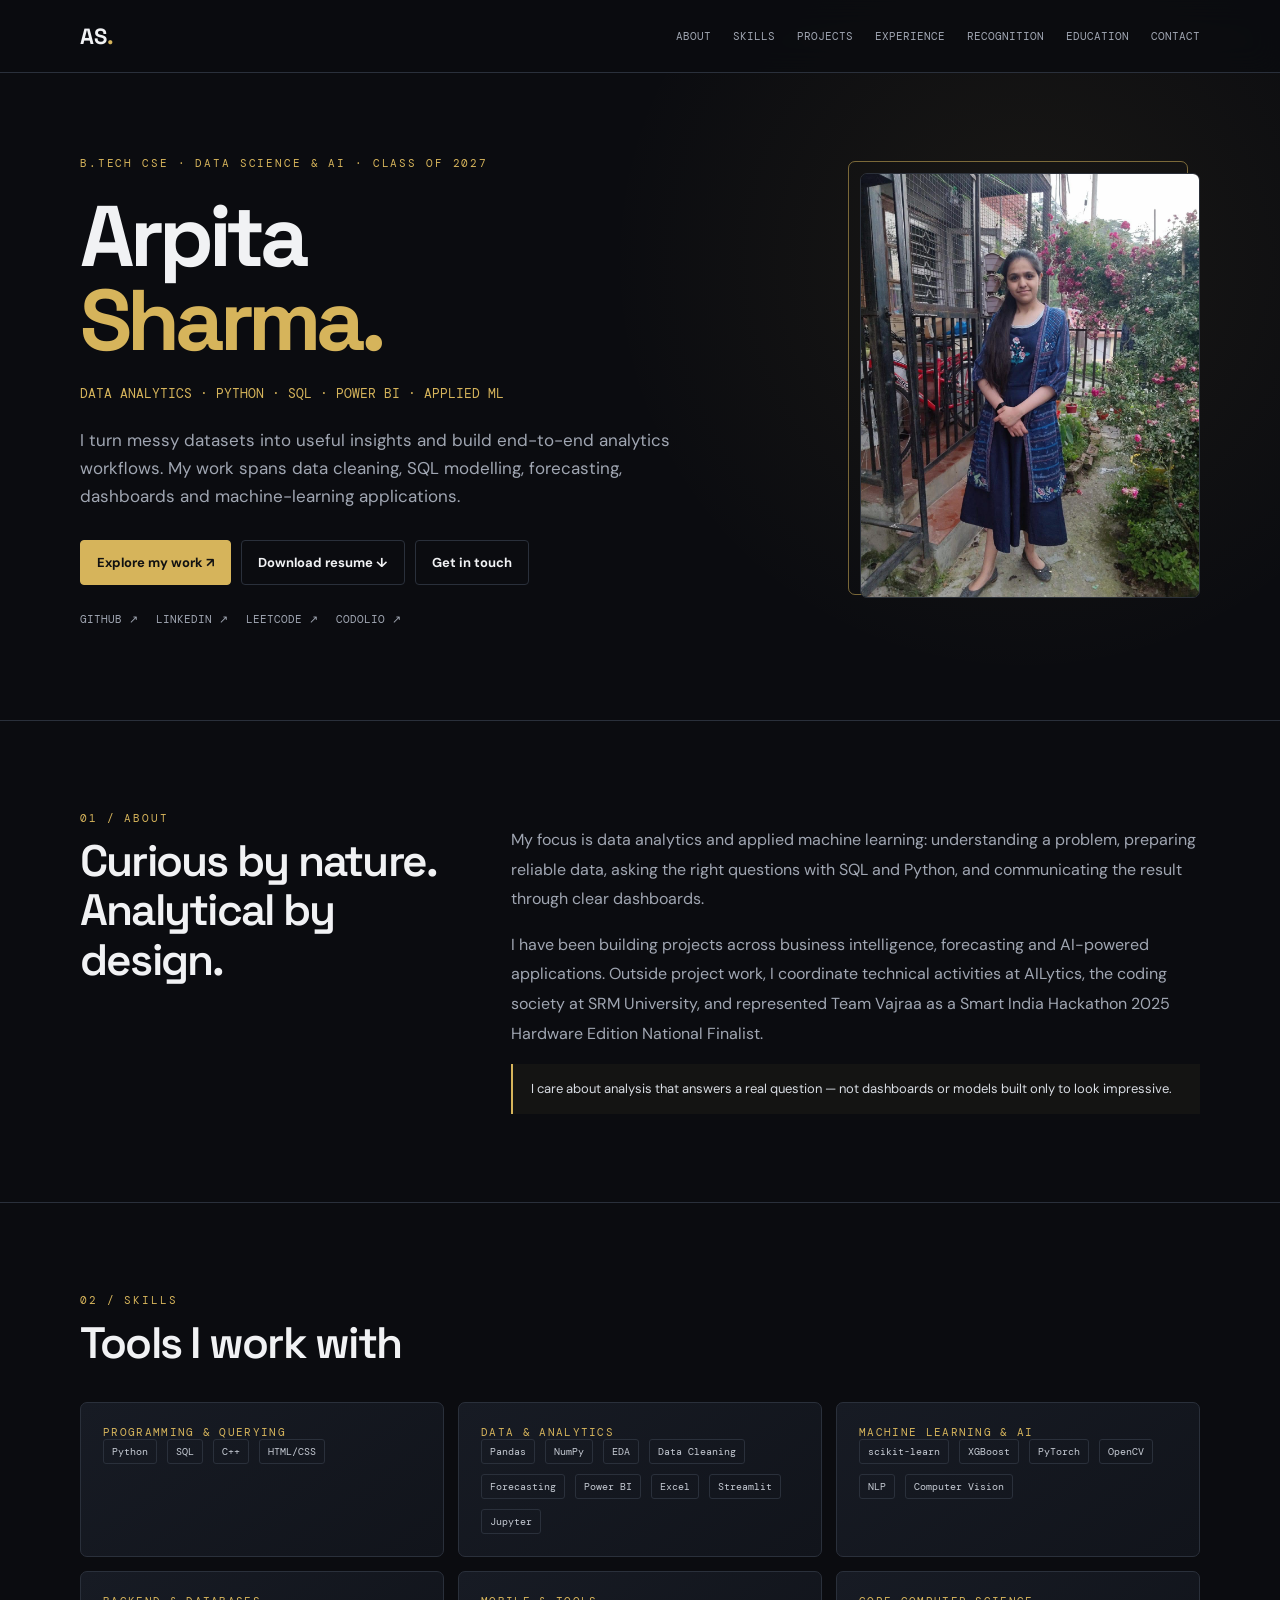
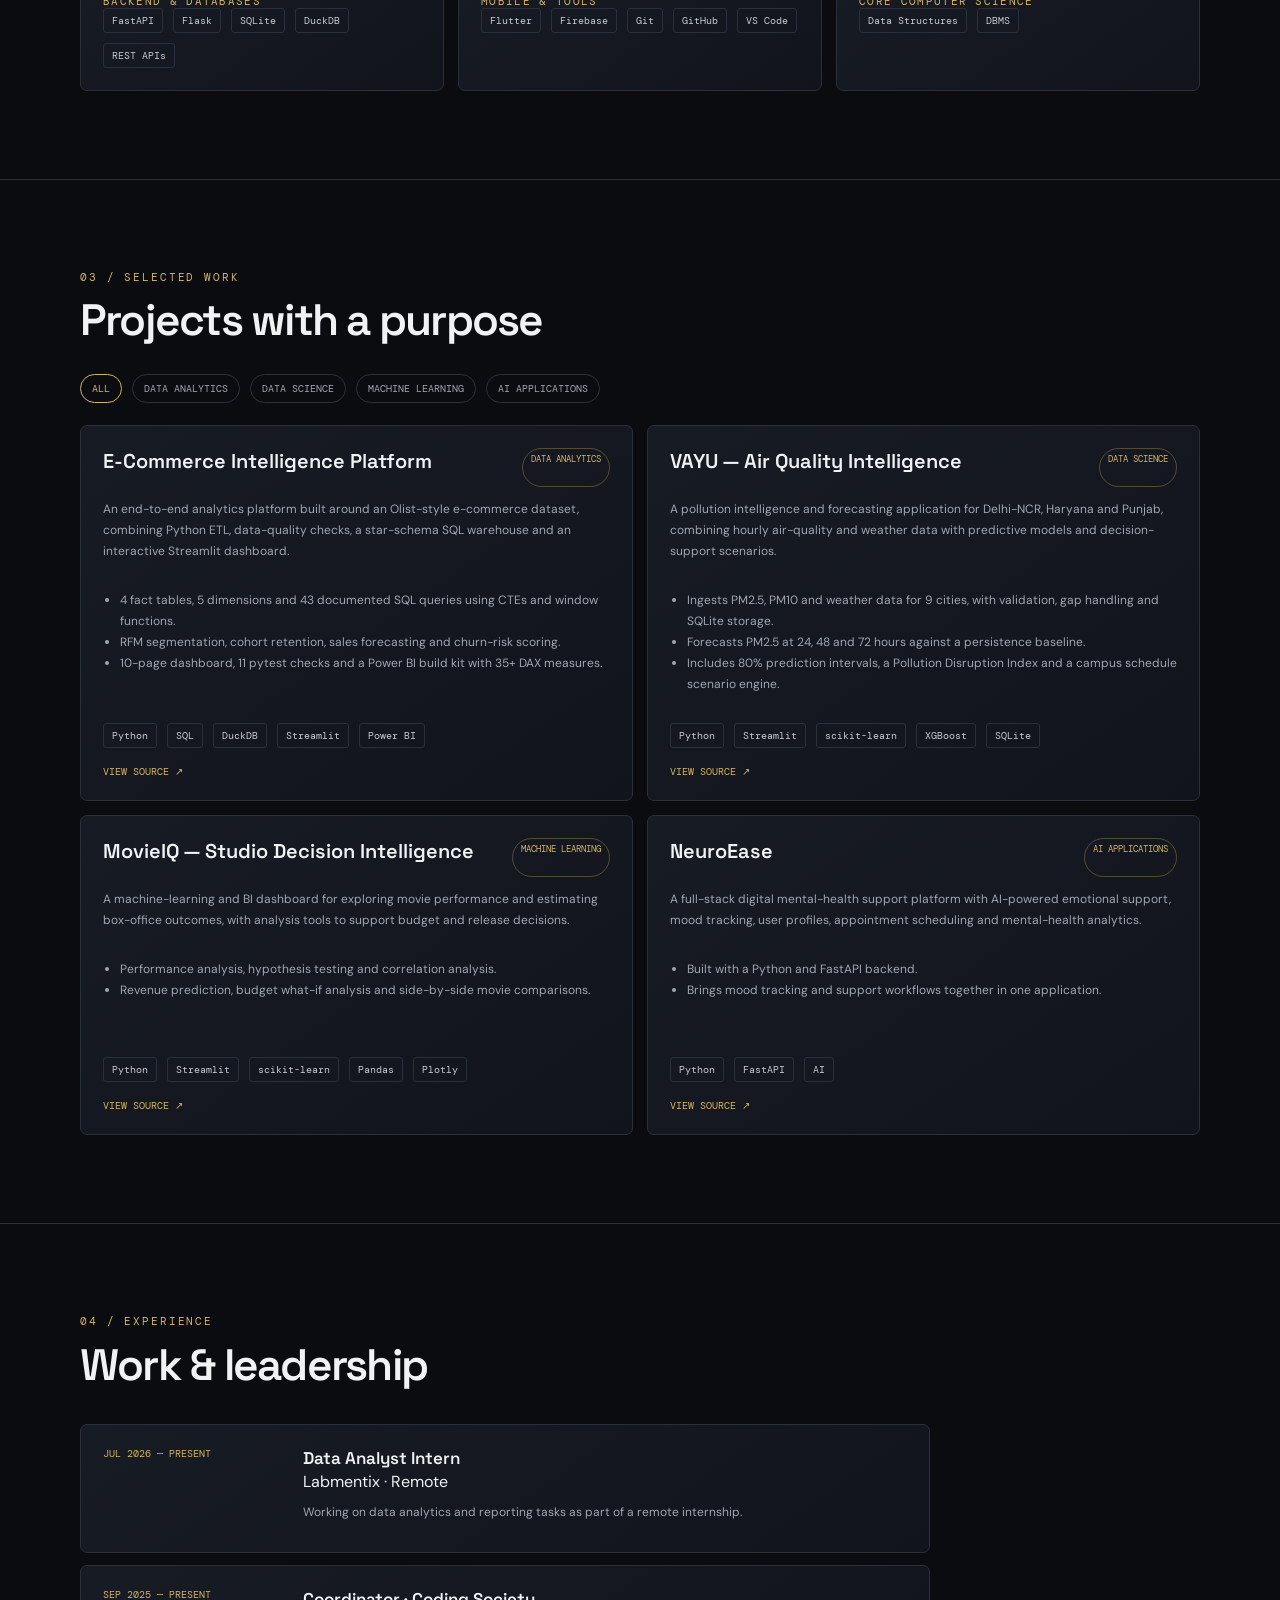
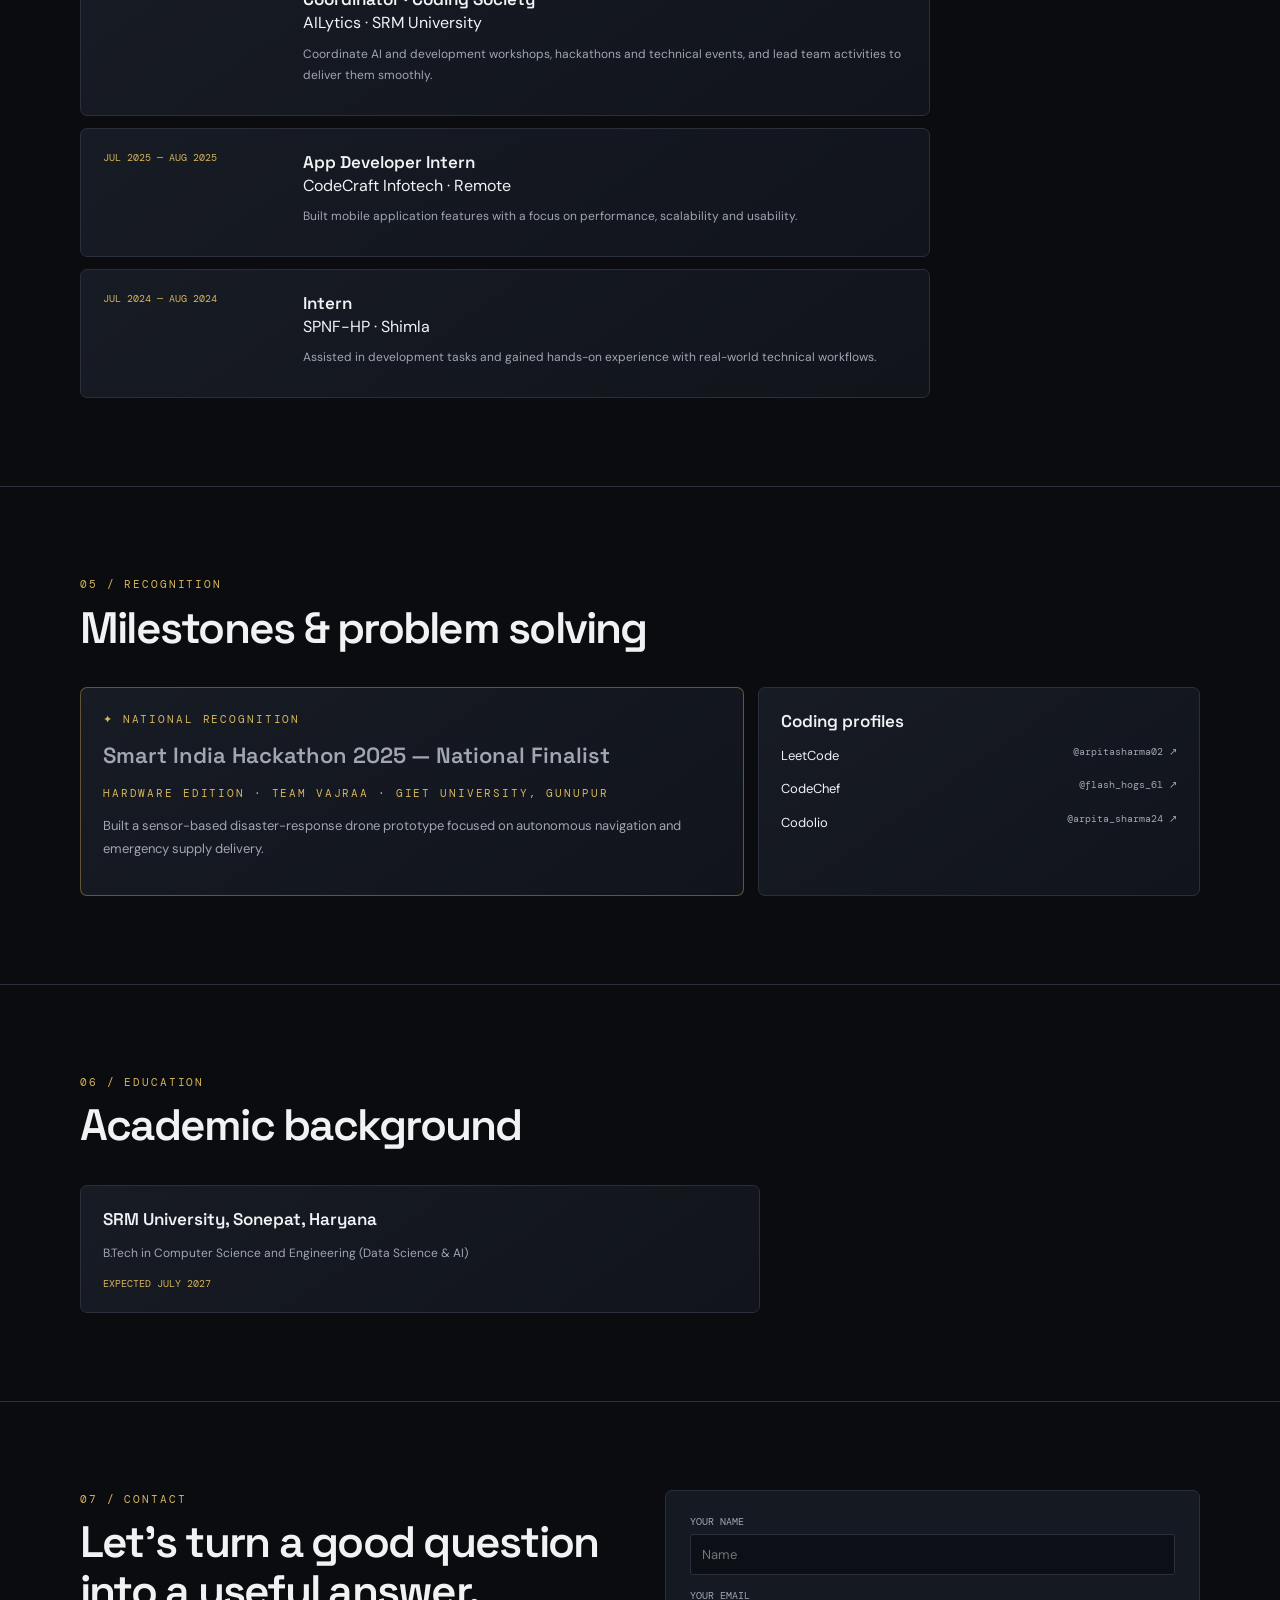
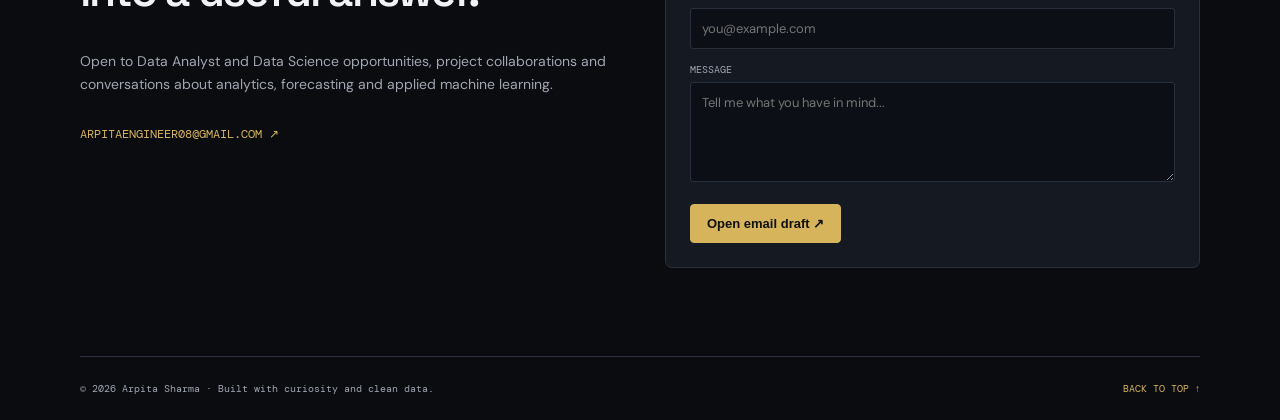
==== commit b70f36e2: "Refresh portfolio with analytics-focused projects and experience" ====
--- a/index.html
+++ b/index.html
@@ -1,528 +1,46 @@
-<!DOCTYPE html>
-<html lang="en">
-<head>
-  <meta charset="UTF-8">
-  <meta name="viewport" content="width=device-width, initial-scale=1.0">
-  <meta name="description" content="Arpita Sharma — Computer Science and Engineering (Data Science & AI) Student at SRM University, SIH 2025 National Finalist, and AI Engineer.">
-  <meta name="author" content="Arpita Sharma">
-
-  <!-- Open Graph -->
-  <meta property="og:title" content="Arpita Sharma | AI & Software Engineer">
-  <meta property="og:description" content="Portfolio of Arpita Sharma — CSE (Data Science & AI) at SRM University. National Finalist at SIH 2025.">
-  <meta property="og:type" content="website">
-
-  <title>Arpita Sharma | AI & Software Engineer</title>
-
-  <!-- Typography: Plus Jakarta Sans & JetBrains Mono -->
-  <link rel="preconnect" href="https://fonts.googleapis.com">
-  <link rel="preconnect" href="https://fonts.gstatic.com" crossorigin>
-  <link href="https://fonts.googleapis.com/css2?family=JetBrains+Mono:wght@400;500;600&family=Plus+Jakarta+Sans:wght@400;500;600;700;800&display=swap" rel="stylesheet">
-
-  <!-- CSS Stylesheets -->
-  <link rel="stylesheet" href="css/style.css">
-  <link rel="stylesheet" href="css/components.css">
-</head>
-<body>
-  <a href="#overview" class="skip-link">Skip to main content</a>
-
-  <!-- ================= SITE NAVIGATION ================= -->
-  <header class="site-header">
-    <div class="container nav-wrap">
-      <a href="#overview" class="brand-link" aria-label="Arpita Sharma Home">
-        <span class="brand-title">Arpita Sharma</span>
-        <span class="brand-pill">AI & Data Science</span>
-      </a>
-
-      <!-- Desktop Links -->
-      <nav aria-label="Primary Navigation">
-        <ul class="nav-menu">
-          <li><a href="#overview" class="nav-item-link active">Overview</a></li>
-          <li><a href="#projects" class="nav-item-link">Projects</a></li>
-          <li><a href="#experience" class="nav-item-link">Experience</a></li>
-          <li><a href="#skills" class="nav-item-link">Skills</a></li>
-          <li><a href="#contact" class="nav-item-link">Contact</a></li>
-        </ul>
-      </nav>
-
-      <!-- Actions -->
-      <div class="nav-actions">
-        <a href="arpita_resume.pdf" download class="btn btn-secondary btn-sm" title="Download PDF Resume">
-          <svg width="14" height="14" viewBox="0 0 24 24" fill="none" stroke="currentColor" stroke-width="2" stroke-linecap="round" stroke-linejoin="round">
-            <path d="M21 15v4a2 2 0 0 1-2 2H5a2 2 0 0 1-2-2v-4"></path>
-            <polyline points="7 10 12 15 17 10"></polyline>
-            <line x1="12" y1="15" x2="12" y2="3"></line>
-          </svg>
-          <span>Resume</span>
-        </a>
-        <a href="#contact" class="btn btn-primary btn-sm">Connect</a>
-
-        <button class="mobile-menu-btn" id="mobile-toggle" aria-label="Open mobile navigation">
-          <svg width="20" height="20" viewBox="0 0 24 24" fill="none" stroke="currentColor" stroke-width="2">
-            <line x1="3" y1="12" x2="21" y2="12"></line>
-            <line x1="3" y1="6" x2="21" y2="6"></line>
-            <line x1="3" y1="18" x2="21" y2="18"></line>
-          </svg>
-        </button>
-      </div>
-    </div>
-  </header>
-
-  <!-- Mobile Drawer -->
-  <div class="drawer-backdrop" id="drawer-backdrop"></div>
-  <aside class="mobile-drawer" id="mobile-drawer" aria-label="Mobile Navigation">
-    <div class="drawer-header">
-      <div class="brand-title">Arpita Sharma</div>
-      <button class="drawer-close-btn" id="drawer-close" aria-label="Close menu">
-        <svg width="18" height="18" viewBox="0 0 24 24" fill="none" stroke="currentColor" stroke-width="2">
-          <line x1="18" y1="6" x2="6" y2="18"></line>
-          <line x1="6" y1="6" x2="18" y2="18"></line>
-        </svg>
-      </button>
-    </div>
-    <ul class="drawer-links-list">
-      <li><a href="#overview">Overview</a></li>
-      <li><a href="#projects">Projects</a></li>
-      <li><a href="#experience">Experience</a></li>
-      <li><a href="#skills">Skills</a></li>
-      <li><a href="#contact">Contact</a></li>
-    </ul>
-    <div style="margin-top: 32px; display: flex; flex-direction: column; gap: 10px;">
-      <a href="arpita_resume.pdf" download class="btn btn-primary" style="width: 100%;">Download Resume (PDF)</a>
-      <a href="#contact" class="btn btn-secondary" style="width: 100%;">Contact Directly</a>
-    </div>
-  </aside>
-
-  <!-- ================= MAIN CONTENT ================= -->
-  <main id="overview">
-
-    <!-- HERO PROFILE SECTION -->
-    <section class="hero-wrapper">
-      <div class="container">
-        <div class="hero-layout">
-          <!-- Left: Introduction -->
-          <div>
-            <div class="status-badge">
-              <span class="pulse-dot"></span>
-              <span>Open to Roles & Research Collaborations</span>
-            </div>
-
-            <h1 class="hero-main-title">
-              Hi, I'm Arpita Sharma. <span>I build intelligent systems.</span>
-            </h1>
-
-            <p class="hero-bio-lead">
-              Computer Science undergraduate specializing in <strong>Data Science & Artificial Intelligence</strong> at <strong>SRM University, Sonepat</strong>. 
-              National Finalist at <strong>Smart India Hackathon 2025</strong> with Team Vajraa. 
-              I design accessible machine learning models, computer vision applications, and responsive full-stack software.
-            </p>
-
-            <div class="quick-facts-row">
-              <div class="quick-fact-item">
-                <svg width="15" height="15" viewBox="0 0 24 24" fill="none" stroke="currentColor" stroke-width="2"><path d="M22 10v6M2 10l10-5 10 5-10 5z"></path><path d="M6 12v5c3 3 9 3 12 0v-5"></path></svg>
-                <span>SRM University (Exp. Aug 2027)</span>
-              </div>
-              <span>•</span>
-              <div class="quick-fact-item">
-                <svg width="15" height="15" viewBox="0 0 24 24" fill="none" stroke="currentColor" stroke-width="2"><path d="M21 10c0 7-9 13-9 13s-9-6-9-13a9 9 0 0 1 18 0z"></path><circle cx="12" cy="10" r="3"></circle></svg>
-                <span>Shimla Rural, Himachal Pradesh</span>
-              </div>
-            </div>
-
-            <div class="hero-action-buttons">
-              <a href="#projects" class="btn btn-primary">
-                <span>View Projects</span>
-                <svg width="15" height="15" viewBox="0 0 24 24" fill="none" stroke="currentColor" stroke-width="2"><line x1="5" y1="12" x2="19" y2="12"></line><polyline points="12 5 19 12 12 19"></polyline></svg>
-              </a>
-              <a href="#contact" class="btn btn-secondary">
-                <span>Contact Me</span>
-              </a>
-
-              <div class="hero-social-links">
-                <a href="https://github.com/arpitaengineer08-source" target="_blank" rel="noopener noreferrer" class="social-circle-btn" title="GitHub Profile">
-                  <svg width="17" height="17" viewBox="0 0 24 24" fill="none" stroke="currentColor" stroke-width="2"><path d="M9 19c-5 1.5-5-2.5-7-3m14 6v-3.87a3.37 3.37 0 0 0-.94-2.61c3.14-.35 6.44-1.54 6.44-7A5.44 5.44 0 0 0 20 4.77 5.07 5.07 0 0 0 19.91 1S18.73.65 16 2.48a13.38 13.38 0 0 0-7 0C6.27.65 5.09 1 5.09 1A5.07 5.07 0 0 0 5 4.77a5.44 5.44 0 0 0-1.5 3.78c0 5.42 3.3 6.61 6.44 7A3.37 3.37 0 0 0 9 18.13V22"></path></svg>
-                </a>
-                <a href="https://www.linkedin.com/in/arpitasharma-9ala38lb7" target="_blank" rel="noopener noreferrer" class="social-circle-btn" title="LinkedIn Profile">
-                  <svg width="17" height="17" viewBox="0 0 24 24" fill="none" stroke="currentColor" stroke-width="2"><path d="M16 8a6 6 0 0 1 6 6v7h-4v-7a2 2 0 0 0-2-2 2 2 0 0 0-2 2v7h-4v-7a6 6 0 0 1 6-6z"></path><rect x="2" y="9" width="4" height="12"></rect><circle cx="4" cy="4" r="2"></circle></svg>
-                </a>
-                <a href="mailto:arpitaengineer08@gmail.com" class="social-circle-btn" title="Email Arpita">
-                  <svg width="17" height="17" viewBox="0 0 24 24" fill="none" stroke="currentColor" stroke-width="2"><path d="M4 4h16c1.1 0 2 .9 2 2v12c0 1.1-.9 2-2 2H4c-1.1 0-2-.9-2-2V6c0-1.1.9-2 2-2z"></path><polyline points="22,6 12,13 2,6"></polyline></svg>
-                </a>
-              </div>
-            </div>
-          </div>
-
-          <!-- Right: Framed Portrait Card -->
-          <div class="hero-portrait-wrap">
-            <div class="portrait-card">
-              <div class="portrait-img-box">
-                <img src="assets/images/arpita.png" alt="Portrait of Arpita Sharma">
-              </div>
-              <div class="portrait-caption-box">
-                <div class="portrait-card-name">Arpita Sharma</div>
-                <p class="portrait-card-desc">B.Tech Computer Science & Engineering (Data Science & AI)</p>
-                <div class="portrait-honor-tag">
-                  <svg width="14" height="14" viewBox="0 0 24 24" fill="none" stroke="currentColor" stroke-width="2.2"><circle cx="12" cy="8" r="7"></circle><polyline points="8.21 13.89 7 23 12 20 17 23 15.79 13.88"></polyline></svg>
-                  <span>SIH 2025 National Finalist · Team Vajraa</span>
-                </div>
-              </div>
-            </div>
-          </div>
-        </div>
-      </div>
-    </section>
-
-    <!-- SECTION: FEATURED PROJECTS -->
-    <section class="portfolio-section" id="projects">
-      <div class="container">
-        <div class="section-headline-group">
-          <span class="section-label">Selected Projects</span>
-          <h2 class="section-title">Applied Engineering & Research</h2>
-          <p class="section-description">
-            A showcase of systems spanning hardware prototyping under competitive constraints, real-time computer vision, natural language document assistants, and full-stack web architectures.
-          </p>
-        </div>
-
-        <div class="projects-grid">
-          <!-- Project 1: Smart India Hackathon -->
-          <article class="project-card">
-            <div>
-              <div class="project-card-header">
-                <span class="project-pill">Hardware & IoT</span>
-                <a href="https://github.com/arpitaengineer08-source" target="_blank" rel="noopener noreferrer" class="project-icon-link" title="GitHub Source">
-                  <svg width="18" height="18" viewBox="0 0 24 24" fill="none" stroke="currentColor" stroke-width="2"><path d="M9 19c-5 1.5-5-2.5-7-3m14 6v-3.87a3.37 3.37 0 0 0-.94-2.61c3.14-.35 6.44-1.54 6.44-7A5.44 5.44 0 0 0 20 4.77 5.07 5.07 0 0 0 19.91 1S18.73.65 16 2.48a13.38 13.38 0 0 0-7 0C6.27.65 5.09 1 5.09 1A5.07 5.07 0 0 0 5 4.77a5.44 5.44 0 0 0-1.5 3.78c0 5.42 3.3 6.61 6.44 7A3.37 3.37 0 0 0 9 18.13V22"></path></svg>
-                </a>
-              </div>
-              <h3 class="project-title">Smart India Hackathon 2025 System</h3>
-              <p class="project-summary">
-                National Finalist hardware innovation engineered with Team Vajraa at GIET University, Gunupur. Designed for rapid real-time physical problem-solving, sensor telemetry, and reliable embedded execution.
-              </p>
-              <ul class="project-highlights-list">
-                <li>National Finalist among thousands of teams across India in the Hardware Edition.</li>
-                <li>Assembled, wired, and debugged physical sensor integration within a strict 36-hour window.</li>
-                <li>Praised by evaluating jury for practical engineering feasibility and fail-safe design.</li>
-              </ul>
-            </div>
-            <div class="project-tech-tags">
-              <span class="tech-tag-chip">Hardware Prototyping</span>
-              <span class="tech-tag-chip">Embedded Systems</span>
-              <span class="tech-tag-chip">Sensors & Actuators</span>
-              <span class="tech-tag-chip">Python</span>
-              <span class="tech-tag-chip">C++</span>
-            </div>
-          </article>
-
-          <!-- Project 2: Emotion-Based Music Player -->
-          <article class="project-card">
-            <div>
-              <div class="project-card-header">
-                <span class="project-pill">Computer Vision & AI</span>
-                <a href="https://github.com/arpitaengineer08-source" target="_blank" rel="noopener noreferrer" class="project-icon-link" title="GitHub Source">
-                  <svg width="18" height="18" viewBox="0 0 24 24" fill="none" stroke="currentColor" stroke-width="2"><path d="M9 19c-5 1.5-5-2.5-7-3m14 6v-3.87a3.37 3.37 0 0 0-.94-2.61c3.14-.35 6.44-1.54 6.44-7A5.44 5.44 0 0 0 20 4.77 5.07 5.07 0 0 0 19.91 1S18.73.65 16 2.48a13.38 13.38 0 0 0-7 0C6.27.65 5.09 1 5.09 1A5.07 5.07 0 0 0 5 4.77a5.44 5.44 0 0 0-1.5 3.78c0 5.42 3.3 6.61 6.44 7A3.37 3.37 0 0 0 9 18.13V22"></path></svg>
-                </a>
-              </div>
-              <h3 class="project-title">Emotion-Based Music Player</h3>
-              <p class="project-summary">
-                Affective computing pipeline using webcam video feed to analyze facial landmarks in real time, classify human emotional states, and dynamically stream mood-enhancing soundtracks.
-              </p>
-              <ul class="project-highlights-list">
-                <li>Real-time facial landmark extraction with low-latency deep learning inference.</li>
-                <li>Adaptive mood mapping across happy, calm, focused, and energetic states.</li>
-                <li>Optimized computer vision frame pipeline for consistent performance under low light.</li>
-              </ul>
-            </div>
-            <div class="project-tech-tags">
-              <span class="tech-tag-chip">Python</span>
-              <span class="tech-tag-chip">OpenCV</span>
-              <span class="tech-tag-chip">Deep Learning</span>
-              <span class="tech-tag-chip">NumPy</span>
-              <span class="tech-tag-chip">Audio APIs</span>
-            </div>
-          </article>
-
-          <!-- Project 3: AI Chat Assistant for PDFs -->
-          <article class="project-card">
-            <div>
-              <div class="project-card-header">
-                <span class="project-pill">NLP & Document AI</span>
-                <a href="https://github.com/arpitaengineer08-source" target="_blank" rel="noopener noreferrer" class="project-icon-link" title="GitHub Source">
-                  <svg width="18" height="18" viewBox="0 0 24 24" fill="none" stroke="currentColor" stroke-width="2"><path d="M9 19c-5 1.5-5-2.5-7-3m14 6v-3.87a3.37 3.37 0 0 0-.94-2.61c3.14-.35 6.44-1.54 6.44-7A5.44 5.44 0 0 0 20 4.77 5.07 5.07 0 0 0 19.91 1S18.73.65 16 2.48a13.38 13.38 0 0 0-7 0C6.27.65 5.09 1 5.09 1A5.07 5.07 0 0 0 5 4.77a5.44 5.44 0 0 0-1.5 3.78c0 5.42 3.3 6.61 6.44 7A3.37 3.37 0 0 0 9 18.13V22"></path></svg>
-                </a>
-              </div>
-              <h3 class="project-title">AI Chat Assistant for PDFs</h3>
-              <p class="project-summary">
-                Natural language processing application that indexes multi-page documents, parses unstructured text and tables, and answers complex domain queries with accurate citations.
-              </p>
-              <ul class="project-highlights-list">
-                <li>Parses multi-page PDF documents with semantic chunking and indexing.</li>
-                <li>Context-grounded query answering without hallucinations.</li>
-                <li>Clean conversational web interface supporting query history and document reload.</li>
-              </ul>
-            </div>
-            <div class="project-tech-tags">
-              <span class="tech-tag-chip">Python</span>
-              <span class="tech-tag-chip">NLP</span>
-              <span class="tech-tag-chip">Flask</span>
-              <span class="tech-tag-chip">Document Parsing</span>
-              <span class="tech-tag-chip">REST APIs</span>
-            </div>
-          </article>
-
-          <!-- Project 4: Hand Gesture Piano System -->
-          <article class="project-card">
-            <div>
-              <div class="project-card-header">
-                <span class="project-pill">Vision & HCI</span>
-                <a href="https://github.com/arpitaengineer08-source" target="_blank" rel="noopener noreferrer" class="project-icon-link" title="GitHub Source">
-                  <svg width="18" height="18" viewBox="0 0 24 24" fill="none" stroke="currentColor" stroke-width="2"><path d="M9 19c-5 1.5-5-2.5-7-3m14 6v-3.87a3.37 3.37 0 0 0-.94-2.61c3.14-.35 6.44-1.54 6.44-7A5.44 5.44 0 0 0 20 4.77 5.07 5.07 0 0 0 19.91 1S18.73.65 16 2.48a13.38 13.38 0 0 0-7 0C6.27.65 5.09 1 5.09 1A5.07 5.07 0 0 0 5 4.77a5.44 5.44 0 0 0-1.5 3.78c0 5.42 3.3 6.61 6.44 7A3.37 3.37 0 0 0 9 18.13V22"></path></svg>
-                </a>
-              </div>
-              <h3 class="project-title">Hand Gesture Piano System</h3>
-              <p class="project-summary">
-                Touchless virtual musical instrument tracking 21 skeletal hand coordinates in 3D camera space to translate mid-air finger coordinates into synthesized acoustic piano notes.
-              </p>
-              <ul class="project-highlights-list">
-                <li>Sub-50ms latency from mid-air finger strike detection to harmonic audio output.</li>
-                <li>Augmented reality piano interface mapped dynamically over the camera viewport.</li>
-                <li>Robust hand tracking across varied lighting conditions.</li>
-              </ul>
-            </div>
-            <div class="project-tech-tags">
-              <span class="tech-tag-chip">Python</span>
-              <span class="tech-tag-chip">OpenCV</span>
-              <span class="tech-tag-chip">MediaPipe</span>
-              <span class="tech-tag-chip">Audio Synthesis</span>
-              <span class="tech-tag-chip">Real-Time Tracking</span>
-            </div>
-          </article>
-        </div>
-
-        <!-- Additional Project Banner -->
-        <div style="margin-top: 24px; padding: 22px 26px; border-radius: var(--radius-md); border: 1px solid var(--border-hairline); background: var(--bg-card); display: flex; align-items: center; justify-content: space-between; flex-wrap: wrap; gap: 14px;">
-          <div>
-            <span style="font-size: 0.74rem; font-weight: 700; text-transform: uppercase; letter-spacing: 0.08em; color: var(--text-muted);">Also Built</span>
-            <h4 style="font-size: 1.1rem; font-weight: 800; color: var(--text-primary); margin-top: 2px;">Amazon Clone Web Application (Flask, SQLite, Auth)</h4>
-          </div>
-          <a href="https://github.com/arpitaengineer08-source" target="_blank" rel="noopener noreferrer" class="btn btn-secondary btn-sm">
-            <span>View on GitHub</span>
-            <span>↗</span>
-          </a>
-        </div>
-      </div>
-    </section>
-
-    <!-- SECTION: EXPERIENCE & LEADERSHIP -->
-    <section class="portfolio-section" id="experience">
-      <div class="container">
-        <div class="section-headline-group">
-          <span class="section-label">Background</span>
-          <h2 class="section-title">Experience & Leadership</h2>
-          <p class="section-description">
-            Hands-on leadership in university technical societies, machine learning initiatives, and practical engineering workflows.
-          </p>
-        </div>
-
-        <div class="experience-container">
-          <!-- Role 1 -->
-          <div class="experience-item-card">
-            <div class="exp-meta-bar">
-              <h3 class="exp-role-heading">Coordinator</h3>
-              <span class="exp-period-text">Sep 2025 – Present</span>
-            </div>
-            <div class="exp-org-name">AI Lytics (Coding Society)</div>
-            <ul class="exp-details-list">
-              <li>Coordinated university-wide technical workshops, hackathons, and seminars centered around artificial intelligence and modern software development.</li>
-              <li>Led team activities and logistics to ensure seamless execution of technical competitions and student showcase events.</li>
-              <li>Fostered peer learning initiatives in machine learning, data science, and modern development frameworks.</li>
-            </ul>
-          </div>
-
-          <!-- Role 2 -->
-          <div class="experience-item-card">
-            <div class="exp-meta-bar">
-              <h3 class="exp-role-heading">Engineering Intern</h3>
-              <span class="exp-period-text">Jul 2024 – Aug 2024</span>
-            </div>
-            <div class="exp-org-name">SPNF-HP, Shimla</div>
-            <ul class="exp-details-list">
-              <li>Assisted senior technical personnel in software development tasks, gaining foundational exposure to production-grade workflows.</li>
-            </ul>
-          </div>
-        </div>
-      </div>
-    </section>
-
-    <!-- SECTION: TECHNICAL SKILLS -->
-    <section class="portfolio-section" id="skills">
-      <div class="container">
-        <div class="section-headline-group">
-          <span class="section-label">Capabilities</span>
-          <h2 class="section-title">Technical Repertoire</h2>
-          <p class="section-description">
-            Tools, languages, and technical frameworks I utilize to build intelligent algorithms and software applications.
-          </p>
-        </div>
-
-        <div class="skills-group-grid">
-          <!-- Domain 1 -->
-          <div class="skills-domain-box">
-            <h3 class="skills-domain-title">
-              <svg width="18" height="18" viewBox="0 0 24 24" fill="none" stroke="currentColor" stroke-width="2"><path d="M12 2a10 10 0 1 0 10 10A10 10 0 0 0 12 2zm1 14.93V17a1 1 0 0 1-2 0v-.07A7.003 7.003 0 0 1 5.07 11H5a1 1 0 0 1 0-2h.07A7.003 7.003 0 0 1 11 5.07V5a1 1 0 0 1 2 0v.07A7.003 7.003 0 0 1 18.93 11H19a1 1 0 0 1 0 2h-.07A7.003 7.003 0 0 1 13 16.93z"></path></svg>
-              <span>AI & Data Science</span>
-            </h3>
-            <div class="skills-pills-wrap">
-              <span class="skill-pill-item">Python <span class="skill-level-tag">Core</span></span>
-              <span class="skill-pill-item">Machine Learning <span class="skill-level-tag">Advanced</span></span>
-              <span class="skill-pill-item">Computer Vision (OpenCV)</span>
-              <span class="skill-pill-item">Natural Language Processing</span>
-              <span class="skill-pill-item">Data Analysis & Modeling</span>
-              <span class="skill-pill-item">DBMS / Relational SQL</span>
-            </div>
-          </div>
-
-          <!-- Domain 2 -->
-          <div class="skills-domain-box">
-            <h3 class="skills-domain-title">
-              <svg width="18" height="18" viewBox="0 0 24 24" fill="none" stroke="currentColor" stroke-width="2"><polyline points="16 18 22 12 16 6"></polyline><polyline points="8 6 2 12 8 18"></polyline></svg>
-              <span>Software & Web Systems</span>
-            </h3>
-            <div class="skills-pills-wrap">
-              <span class="skill-pill-item">Flask <span class="skill-level-tag">Backend</span></span>
-              <span class="skill-pill-item">HTML5 / Modern CSS3</span>
-              <span class="skill-pill-item">JavaScript (ES6+)</span>
-              <span class="skill-pill-item">Mobile App Development</span>
-              <span class="skill-pill-item">RESTful API Design</span>
-              <span class="skill-pill-item">Database Integration</span>
-            </div>
-          </div>
-
-          <!-- Domain 3 -->
-          <div class="skills-domain-box">
-            <h3 class="skills-domain-title">
-              <svg width="18" height="18" viewBox="0 0 24 24" fill="none" stroke="currentColor" stroke-width="2"><rect x="4" y="4" width="16" height="16" rx="2" ry="2"></rect><rect x="9" y="9" width="6" height="6"></rect></svg>
-              <span>Foundations & Prototyping</span>
-            </h3>
-            <div class="skills-pills-wrap">
-              <span class="skill-pill-item">Data Structures & Algorithms</span>
-              <span class="skill-pill-item">Hardware Prototyping</span>
-              <span class="skill-pill-item">Sensor Integration</span>
-              <span class="skill-pill-item">Git & GitHub</span>
-              <span class="skill-pill-item">Linux Terminal</span>
-            </div>
-          </div>
-
-          <!-- Domain 4 -->
-          <div class="skills-domain-box">
-            <h3 class="skills-domain-title">
-              <svg width="18" height="18" viewBox="0 0 24 24" fill="none" stroke="currentColor" stroke-width="2"><circle cx="12" cy="12" r="10"></circle><line x1="2" y1="12" x2="22" y2="12"></line><path d="M12 2a15.3 15.3 0 0 1 4 10 15.3 15.3 0 0 1-4 10 15.3 15.3 0 0 1-4-10 15.3 15.3 0 0 1 4-10z"></path></svg>
-              <span>Spoken Languages</span>
-            </h3>
-            <div class="skills-pills-wrap">
-              <span class="skill-pill-item">English <span class="skill-level-tag">C2 Proficient</span></span>
-              <span class="skill-pill-item">Hindi <span class="skill-level-tag">C2 Native</span></span>
-              <span class="skill-pill-item">French <span class="skill-level-tag">Intermediate</span></span>
-            </div>
-          </div>
-        </div>
-      </div>
-    </section>
-
-
-    <!-- SECTION: CONTACT & CONNECT -->
-    <section class="portfolio-section" id="contact">
-      <div class="container">
-        <div class="section-headline-group">
-          <span class="section-label">Connect</span>
-          <h2 class="section-title">Get in Touch</h2>
-          <p class="section-description">
-            Whether you want to discuss an internship opportunity, a project collaboration, or explore an AI idea, my inbox is always open.
-          </p>
-        </div>
-
-        <div class="contact-channels-grid">
-          <!-- Email -->
-          <div class="contact-channel-card">
-            <div>
-              <span class="channel-label">Email Address</span>
-              <div class="channel-val">
-                <a href="mailto:arpitaengineer08@gmail.com">arpitaengineer08@gmail.com</a>
-              </div>
-            </div>
-            <button class="copy-button" data-copy="arpitaengineer08@gmail.com" title="Copy email address">
-              <svg width="13" height="13" viewBox="0 0 24 24" fill="none" stroke="currentColor" stroke-width="2"><rect x="9" y="9" width="13" height="13" rx="2" ry="2"></rect><path d="M5 15H4a2 2 0 0 1-2-2V4a2 2 0 0 1 2-2h9a2 2 0 0 1 2 2v1"></path></svg>
-              <span>Copy</span>
-            </button>
-          </div>
-
-          <!-- Phone -->
-          <div class="contact-channel-card">
-            <div>
-              <span class="channel-label">Phone</span>
-              <div class="channel-val">
-                <a href="tel:+918091192397">+91 8091192397</a>
-              </div>
-            </div>
-            <button class="copy-button" data-copy="+918091192397" title="Copy phone number">
-              <svg width="13" height="13" viewBox="0 0 24 24" fill="none" stroke="currentColor" stroke-width="2"><rect x="9" y="9" width="13" height="13" rx="2" ry="2"></rect><path d="M5 15H4a2 2 0 0 1-2-2V4a2 2 0 0 1 2-2h9a2 2 0 0 1 2 2v1"></path></svg>
-              <span>Copy</span>
-            </button>
-          </div>
-
-          <!-- LinkedIn -->
-          <div class="contact-channel-card">
-            <div>
-              <span class="channel-label">LinkedIn</span>
-              <div class="channel-val">
-                <a href="https://www.linkedin.com/in/arpitasharma-9ala38lb7" target="_blank" rel="noopener noreferrer">arpitasharma-9ala38lb7 ↗</a>
-              </div>
-            </div>
-          </div>
-
-          <!-- GitHub -->
-          <div class="contact-channel-card">
-            <div>
-              <span class="channel-label">GitHub</span>
-              <div class="channel-val">
-                <a href="https://github.com/arpitaengineer08-source" target="_blank" rel="noopener noreferrer">@arpitaengineer08-source ↗</a>
-              </div>
-            </div>
-          </div>
-        </div>
-      </div>
-    </section>
-  </main>
-
-  <!-- ================= SITE FOOTER ================= -->
-  <footer class="site-footer">
-    <div class="container footer-content-wrap">
-      <div class="footer-brand">
-        <h4>Arpita Sharma</h4>
-        <p>B.Tech Computer Science (Data Science & AI) • SRM University, Haryana</p>
-      </div>
-
-      <div class="footer-links-row">
-        <a href="https://github.com/arpitaengineer08-source" target="_blank" rel="noopener noreferrer">GitHub</a>
-        <span>•</span>
-        <a href="https://www.linkedin.com/in/arpitasharma-9ala38lb7" target="_blank" rel="noopener noreferrer">LinkedIn</a>
-        <span>•</span>
-        <a href="mailto:arpitaengineer08@gmail.com">Email</a>
-        <span>•</span>
-        <a href="#overview">Back to Top ↑</a>
-      </div>
-    </div>
-  </footer>
-
-
-  <!-- Toast Notice -->
-  <div class="toast-notice" id="toast" role="status" aria-live="polite"></div>
-
-  <!-- Back to Top -->
-  <button class="back-to-top-btn" id="back-to-top" aria-label="Back to top">
-    <svg width="18" height="18" viewBox="0 0 24 24" fill="none" stroke="currentColor" stroke-width="2.5">
-      <polyline points="18 15 12 9 6 15"></polyline>
-    </svg>
-  </button>
-
-  <!-- Scripts -->
-  <script src="js/main.js"></script>
-</body>
-</html>
+<!doctype html>
+<html lang="en"><head>
+<meta charset="UTF-8"><meta name="viewport" content="width=device-width,initial-scale=1"><meta name="theme-color" content="#0b0c10">
+<meta name="description" content="Arpita Sharma — B.Tech CSE (Data Science & AI), focused on data analytics, Python, SQL, Power BI, forecasting and applied machine learning.">
+<meta property="og:title" content="Arpita Sharma | Data Analytics & Applied ML"><meta property="og:description" content="Selected analytics, forecasting and AI application projects.">
+<title>Arpita Sharma | Data Analytics & Applied ML</title>
+<link rel="preconnect" href="https://fonts.googleapis.com"><link rel="preconnect" href="https://fonts.gstatic.com" crossorigin>
+<link href="https://fonts.googleapis.com/css2?family=DM+Mono:wght@400;500&family=DM+Sans:wght@400;500;600;700&family=Space+Grotesk:wght@500;600;700&display=swap" rel="stylesheet">
+<style>
+:root{--bg:#0b0c10;--panel:#151922;--line:#2a303b;--text:#f1f2f4;--muted:#a0a6b2;--gold:#d6b45b;--max:1120px}*{box-sizing:border-box}html{scroll-behavior:smooth;scroll-padding-top:82px}body{margin:0;background:radial-gradient(circle at 80% 5%,#d6b45b12,transparent 26rem),var(--bg);color:var(--text);font:16px/1.65 'DM Sans',sans-serif}.wrap{width:min(var(--max),calc(100% - 40px));margin:auto}a{color:inherit;text-decoration:none}.mono,.eyebrow{font-family:'DM Mono',monospace}.eyebrow{font-size:11px;letter-spacing:.17em;text-transform:uppercase;color:var(--gold)}.nav{position:fixed;z-index:5;inset:0 0 auto;background:#0b0c10dd;backdrop-filter:blur(14px);border-bottom:1px solid var(--line)}.navin{height:72px;display:flex;align-items:center;justify-content:space-between}.brand{font:700 22px 'Space Grotesk'}.brand span{color:var(--gold)}.links{display:flex;gap:22px}.links a{font:11px 'DM Mono';color:var(--muted)}.links a:hover{color:var(--gold)}.hero{min-height:720px;padding:145px 0 85px;display:grid;grid-template-columns:1.2fr .8fr;gap:60px;align-items:center}.hero h1{font:700 clamp(54px,7vw,86px)/.98 'Space Grotesk';letter-spacing:-.06em;margin:22px 0}.hero h1 span{color:var(--gold)}.headline{font:13px 'DM Mono';color:var(--gold)}.intro{max-width:620px;color:var(--muted);font-size:17px;margin:24px 0 30px}.actions,.socials,.tags,.filters{display:flex;gap:10px;flex-wrap:wrap}.btn{display:inline-block;padding:11px 16px;border:1px solid var(--line);border-radius:4px;font-size:13px;font-weight:700}.btn.primary{background:var(--gold);border-color:var(--gold);color:#111}.btn:hover{border-color:var(--gold)}.socials{margin-top:27px;gap:18px}.socials a{font:11px 'DM Mono';color:var(--muted)}.photo{width:min(100%,340px);justify-self:end;position:relative}.photo:before{content:'';position:absolute;inset:-12px 12px 12px -12px;border:1px solid #d6b45b88;border-radius:7px}.photo img{position:relative;width:100%;aspect-ratio:4/5;object-fit:cover;object-position:center 35%;border:1px solid var(--line);border-radius:7px;filter:saturate(.8)}section{padding:88px 0;border-top:1px solid var(--line)}h2{font:600 clamp(32px,4vw,44px)/1.12 'Space Grotesk';letter-spacing:-.04em;margin:10px 0 34px}.about{display:grid;grid-template-columns:.7fr 1.3fr;gap:60px}.copy p{color:var(--muted);line-height:1.85}.callout{border-left:2px solid var(--gold);padding:14px 18px;background:#d6b45b0c;color:#d8dce3;font-size:13px}.grid{display:grid;grid-template-columns:repeat(3,1fr);gap:14px}.card{background:linear-gradient(145deg,#171b24,#11141b);border:1px solid var(--line);border-radius:7px;padding:22px}.card h3{font:600 17px 'Space Grotesk';margin:0 0 13px}.card p,.card li{font-size:12px;color:var(--muted);line-height:1.75}.card ul{padding-left:17px}.skilltitle{font:11px 'DM Mono';letter-spacing:.12em;color:var(--gold);text-transform:uppercase}.tag{font:10px 'DM Mono';padding:5px 8px;border:1px solid var(--line);border-radius:3px;color:#c6cbd4}.filters{margin:-5px 0 22px}.filter{background:none;color:var(--muted);border:1px solid var(--line);border-radius:30px;padding:7px 11px;font:10px 'DM Mono';cursor:pointer}.filter.active,.filter:hover{border-color:var(--gold);color:var(--gold)}.projects{display:grid;grid-template-columns:repeat(2,1fr);gap:14px}.project{display:flex;flex-direction:column;min-height:320px}.project h3{font-size:20px}.cat{font:9px 'DM Mono';color:var(--gold);border:1px solid #d6b45b55;border-radius:30px;padding:4px 8px}.projecthead{display:flex;justify-content:space-between;gap:12px}.project .tags{margin-top:auto;padding-top:12px}.source{font:10px 'DM Mono';color:var(--gold);margin-top:17px}.timeline{display:grid;gap:12px;max-width:850px}.job{display:grid;grid-template-columns:180px 1fr;gap:20px}.date{font:10px 'DM Mono';color:var(--gold)}.job h3{margin:0;font:600 17px 'Space Grotesk'}.job p{margin:7px 0;color:var(--muted);font-size:12px}.recognition{display:grid;grid-template-columns:1.2fr .8fr;gap:14px}.award{border-color:#d6b45b66}.award strong{font:600 22px 'Space Grotesk'}.award p{color:var(--muted);font-size:13px}.profilelinks{display:grid;gap:12px}.profilelinks a{display:flex;justify-content:space-between;font-size:13px}.profilelinks small{font:10px 'DM Mono';color:var(--muted)}.education{max-width:680px}.education .date{margin-top:13px}.contact{display:grid;grid-template-columns:1fr 1fr;gap:50px}.contact p{color:var(--muted);font-size:14px}.email{display:inline-block;color:var(--gold);font:12px 'DM Mono';margin-top:15px}.form{background:var(--panel);border:1px solid var(--line);padding:24px;border-radius:7px}.form label{display:block;font:10px 'DM Mono';color:var(--muted);margin:0 0 6px;text-transform:uppercase}.form input,.form textarea{width:100%;padding:11px;background:#0c0f15;color:var(--text);border:1px solid var(--line);border-radius:3px;margin-bottom:14px;font:13px 'DM Sans'}.form textarea{min-height:100px}.footer{border-top:1px solid var(--line);padding:25px 0;color:var(--muted);font:10px 'DM Mono';display:flex;justify-content:space-between}.footer a{color:var(--gold)}
+@media(max-width:800px){.links{gap:11px}.links a{font-size:9px}.grid{grid-template-columns:repeat(2,1fr)}.hero{gap:30px}.about{gap:30px}}@media(max-width:620px){.wrap{width:calc(100% - 32px)}.links{gap:8px;flex-wrap:wrap;justify-content:flex-end;max-width:260px}.links a{font-size:8px}.hero{min-height:auto;padding:120px 0 70px;grid-template-columns:1fr;gap:38px}.hero h1{font-size:58px}.photo{width:75%;justify-self:center}.about,.contact,.recognition{grid-template-columns:1fr;gap:20px}section{padding:70px 0}.grid,.projects{grid-template-columns:1fr}.job{grid-template-columns:1fr;gap:5px}.footer{gap:12px;flex-direction:column}}
+@media(prefers-reduced-motion:reduce){html{scroll-behavior:auto}}
+</style></head><body>
+<header class="nav"><div class="wrap navin"><a class="brand" href="#home">AS<span>.</span></a><nav class="links"><a href="#about">ABOUT</a><a href="#skills">SKILLS</a><a href="#projects">PROJECTS</a><a href="#experience">EXPERIENCE</a><a href="#recognition">RECOGNITION</a><a href="#education">EDUCATION</a><a href="#contact">CONTACT</a></nav></div></header>
+<main>
+<div class="wrap hero" id="home"><div><div class="eyebrow">B.Tech CSE · Data Science & AI · Class of 2027</div><h1>Arpita<br><span>Sharma.</span></h1><div class="headline">DATA ANALYTICS · PYTHON · SQL · POWER BI · APPLIED ML</div><p class="intro">I turn messy datasets into useful insights and build end-to-end analytics workflows. My work spans data cleaning, SQL modelling, forecasting, dashboards and machine-learning applications.</p><div class="actions"><a class="btn primary" href="#projects">Explore my work ↗</a><a class="btn" href="Arpita_Sharma_Resume.pdf" target="_blank">Download resume ↓</a><a class="btn" href="#contact">Get in touch</a></div><div class="socials"><a href="https://github.com/arpitaengineer08-source">GITHUB ↗</a><a href="https://www.linkedin.com/in/arpita-sharma-9a1a381b7/">LINKEDIN ↗</a><a href="https://leetcode.com/u/arpitasharma02/">LEETCODE ↗</a><a href="https://codolio.com/profile/arpita_sharma24">CODOLIO ↗</a></div></div><div class="photo"><img src="assets/images/arpita.png" alt="Arpita Sharma"></div></div>
+<section id="about"><div class="wrap about"><div><div class="eyebrow">01 / About</div><h2>Curious by nature.<br>Analytical by design.</h2></div><div class="copy"><p>My focus is data analytics and applied machine learning: understanding a problem, preparing reliable data, asking the right questions with SQL and Python, and communicating the result through clear dashboards.</p><p>I have been building projects across business intelligence, forecasting and AI-powered applications. Outside project work, I coordinate technical activities at AILytics, the coding society at SRM University, and represented Team Vajraa as a Smart India Hackathon 2025 Hardware Edition National Finalist.</p><div class="callout">I care about analysis that answers a real question — not dashboards or models built only to look impressive.</div></div></div></section>
+<section id="skills"><div class="wrap"><div class="eyebrow">02 / Skills</div><h2>Tools I work with</h2><div class="grid">
+<div class="card"><div class="skilltitle">Programming & Querying</div><div class="tags"><span class="tag">Python</span><span class="tag">SQL</span><span class="tag">C++</span><span class="tag">HTML/CSS</span></div></div>
+<div class="card"><div class="skilltitle">Data & Analytics</div><div class="tags"><span class="tag">Pandas</span><span class="tag">NumPy</span><span class="tag">EDA</span><span class="tag">Data Cleaning</span><span class="tag">Forecasting</span><span class="tag">Power BI</span><span class="tag">Excel</span><span class="tag">Streamlit</span><span class="tag">Jupyter</span></div></div>
+<div class="card"><div class="skilltitle">Machine Learning & AI</div><div class="tags"><span class="tag">scikit-learn</span><span class="tag">XGBoost</span><span class="tag">PyTorch</span><span class="tag">OpenCV</span><span class="tag">NLP</span><span class="tag">Computer Vision</span></div></div>
+<div class="card"><div class="skilltitle">Backend & Databases</div><div class="tags"><span class="tag">FastAPI</span><span class="tag">Flask</span><span class="tag">SQLite</span><span class="tag">DuckDB</span><span class="tag">REST APIs</span></div></div>
+<div class="card"><div class="skilltitle">Mobile & Tools</div><div class="tags"><span class="tag">Flutter</span><span class="tag">Firebase</span><span class="tag">Git</span><span class="tag">GitHub</span><span class="tag">VS Code</span></div></div>
+<div class="card"><div class="skilltitle">Core Computer Science</div><div class="tags"><span class="tag">Data Structures</span><span class="tag">DBMS</span></div></div>
+</div></div></section>
+<section id="projects"><div class="wrap"><div class="eyebrow">03 / Selected Work</div><h2>Projects with a purpose</h2><div class="filters"><button class="filter active" data-filter="all">ALL</button><button class="filter" data-filter="analytics">DATA ANALYTICS</button><button class="filter" data-filter="science">DATA SCIENCE</button><button class="filter" data-filter="ml">MACHINE LEARNING</button><button class="filter" data-filter="ai">AI APPLICATIONS</button></div><div class="projects">
+<article class="card project" data-category="analytics"><div class="projecthead"><h3>E-Commerce Intelligence Platform</h3><span class="cat">DATA ANALYTICS</span></div><p>An end-to-end analytics platform built around an Olist-style e-commerce dataset, combining Python ETL, data-quality checks, a star-schema SQL warehouse and an interactive Streamlit dashboard.</p><ul><li>4 fact tables, 5 dimensions and 43 documented SQL queries using CTEs and window functions.</li><li>RFM segmentation, cohort retention, sales forecasting and churn-risk scoring.</li><li>10-page dashboard, 11 pytest checks and a Power BI build kit with 35+ DAX measures.</li></ul><div class="tags"><span class="tag">Python</span><span class="tag">SQL</span><span class="tag">DuckDB</span><span class="tag">Streamlit</span><span class="tag">Power BI</span></div><a class="source" href="https://github.com/arpitaengineer08-source/ecommerce-intelligence-platform">VIEW SOURCE ↗</a></article>
+<article class="card project" data-category="science"><div class="projecthead"><h3>VAYU — Air Quality Intelligence</h3><span class="cat">DATA SCIENCE</span></div><p>A pollution intelligence and forecasting application for Delhi-NCR, Haryana and Punjab, combining hourly air-quality and weather data with predictive models and decision-support scenarios.</p><ul><li>Ingests PM2.5, PM10 and weather data for 9 cities, with validation, gap handling and SQLite storage.</li><li>Forecasts PM2.5 at 24, 48 and 72 hours against a persistence baseline.</li><li>Includes 80% prediction intervals, a Pollution Disruption Index and a campus schedule scenario engine.</li></ul><div class="tags"><span class="tag">Python</span><span class="tag">Streamlit</span><span class="tag">scikit-learn</span><span class="tag">XGBoost</span><span class="tag">SQLite</span></div><a class="source" href="https://github.com/arpitaengineer08-source/vayu-air-intelligence">VIEW SOURCE ↗</a></article>
+<article class="card project" data-category="ml"><div class="projecthead"><h3>MovieIQ — Studio Decision Intelligence</h3><span class="cat">MACHINE LEARNING</span></div><p>A machine-learning and BI dashboard for exploring movie performance and estimating box-office outcomes, with analysis tools to support budget and release decisions.</p><ul><li>Performance analysis, hypothesis testing and correlation analysis.</li><li>Revenue prediction, budget what-if analysis and side-by-side movie comparisons.</li></ul><div class="tags"><span class="tag">Python</span><span class="tag">Streamlit</span><span class="tag">scikit-learn</span><span class="tag">Pandas</span><span class="tag">Plotly</span></div><a class="source" href="https://github.com/arpitaengineer08-source/MovieIQ-Studio-Decision-Intelligence">VIEW SOURCE ↗</a></article>
+<article class="card project" data-category="ai"><div class="projecthead"><h3>NeuroEase</h3><span class="cat">AI APPLICATIONS</span></div><p>A full-stack digital mental-health support platform with AI-powered emotional support, mood tracking, user profiles, appointment scheduling and mental-health analytics.</p><ul><li>Built with a Python and FastAPI backend.</li><li>Brings mood tracking and support workflows together in one application.</li></ul><div class="tags"><span class="tag">Python</span><span class="tag">FastAPI</span><span class="tag">AI</span></div><a class="source" href="https://github.com/arpitaengineer08-source/neuroease">VIEW SOURCE ↗</a></article>
+</div></div></section>
+<section id="experience"><div class="wrap"><div class="eyebrow">04 / Experience</div><h2>Work & leadership</h2><div class="timeline">
+<div class="card job"><div class="date">JUL 2026 — PRESENT</div><div><h3>Data Analyst Intern</h3><div class="muted">Labmentix · Remote</div><p>Working on data analytics and reporting tasks as part of a remote internship.</p></div></div>
+<div class="card job"><div class="date">SEP 2025 — PRESENT</div><div><h3>Coordinator · Coding Society</h3><div class="muted">AILytics · SRM University</div><p>Coordinate AI and development workshops, hackathons and technical events, and lead team activities to deliver them smoothly.</p></div></div>
+<div class="card job"><div class="date">JUL 2025 — AUG 2025</div><div><h3>App Developer Intern</h3><div class="muted">CodeCraft Infotech · Remote</div><p>Built mobile application features with a focus on performance, scalability and usability.</p></div></div>
+<div class="card job"><div class="date">JUL 2024 — AUG 2024</div><div><h3>Intern</h3><div class="muted">SPNF-HP · Shimla</div><p>Assisted in development tasks and gained hands-on experience with real-world technical workflows.</p></div></div>
+</div></div></section>
+<section id="recognition"><div class="wrap"><div class="eyebrow">05 / Recognition</div><h2>Milestones & problem solving</h2><div class="recognition"><div class="card award"><div class="eyebrow">✦ National recognition</div><p><strong>Smart India Hackathon 2025 — National Finalist</strong></p><div class="eyebrow">Hardware Edition · Team Vajraa · GIET University, Gunupur</div><p>Built a sensor-based disaster-response drone prototype focused on autonomous navigation and emergency supply delivery.</p></div><div class="card"><h3>Coding profiles</h3><div class="profilelinks"><a href="https://leetcode.com/u/arpitasharma02/"><span>LeetCode</span><small>@arpitasharma02 ↗</small></a><a href="https://www.codechef.com/users/flash_hogs_61"><span>CodeChef</span><small>@flash_hogs_61 ↗</small></a><a href="https://codolio.com/profile/arpita_sharma24"><span>Codolio</span><small>@arpita_sharma24 ↗</small></a></div></div></div></div></section>
+<section id="education"><div class="wrap"><div class="eyebrow">06 / Education</div><h2>Academic background</h2><div class="card education"><h3>SRM University, Sonepat, Haryana</h3><p class="muted">B.Tech in Computer Science and Engineering (Data Science & AI)</p><div class="date">EXPECTED JULY 2027</div></div></div></section>
+<section id="contact"><div class="wrap contact"><div><div class="eyebrow">07 / Contact</div><h2>Let's turn a good question into a useful answer.</h2><p>Open to Data Analyst and Data Science opportunities, project collaborations and conversations about analytics, forecasting and applied machine learning.</p><a class="email" href="mailto:arpitaengineer08@gmail.com">ARPITAENGINEER08@GMAIL.COM ↗</a></div><form class="form" id="contactForm"><label>Your name</label><input name="name" required placeholder="Name"><label>Your email</label><input name="email" type="email" required placeholder="you@example.com"><label>Message</label><textarea name="message" required placeholder="Tell me what you have in mind..."></textarea><button class="btn primary">Open email draft ↗</button></form></div></section>
+</main><footer><div class="wrap footer"><span>© <span id="year"></span> Arpita Sharma · Built with curiosity and clean data.</span><a href="#home">BACK TO TOP ↑</a></div></footer>
+<script>
+document.getElementById('year').textContent=new Date().getFullYear();
+document.querySelectorAll('.filter').forEach(b=>b.addEventListener('click',()=>{document.querySelector('.filter.active')?.classList.remove('active');b.classList.add('active');document.querySelectorAll('.project').forEach(p=>p.hidden=b.dataset.filter!=='all'&&p.dataset.category!==b.dataset.filter)}));
+document.getElementById('contactForm').addEventListener('submit',e=>{e.preventDefault();const d=new FormData(e.currentTarget);const s=encodeURIComponent('Portfolio enquiry from '+d.get('name'));const m=encodeURIComponent(d.get('message')+'\n\nReply to: '+d.get('email'));location.href='mailto:arpitaengineer08@gmail.com?subject='+s+'&body='+m});
+</script></body></html>
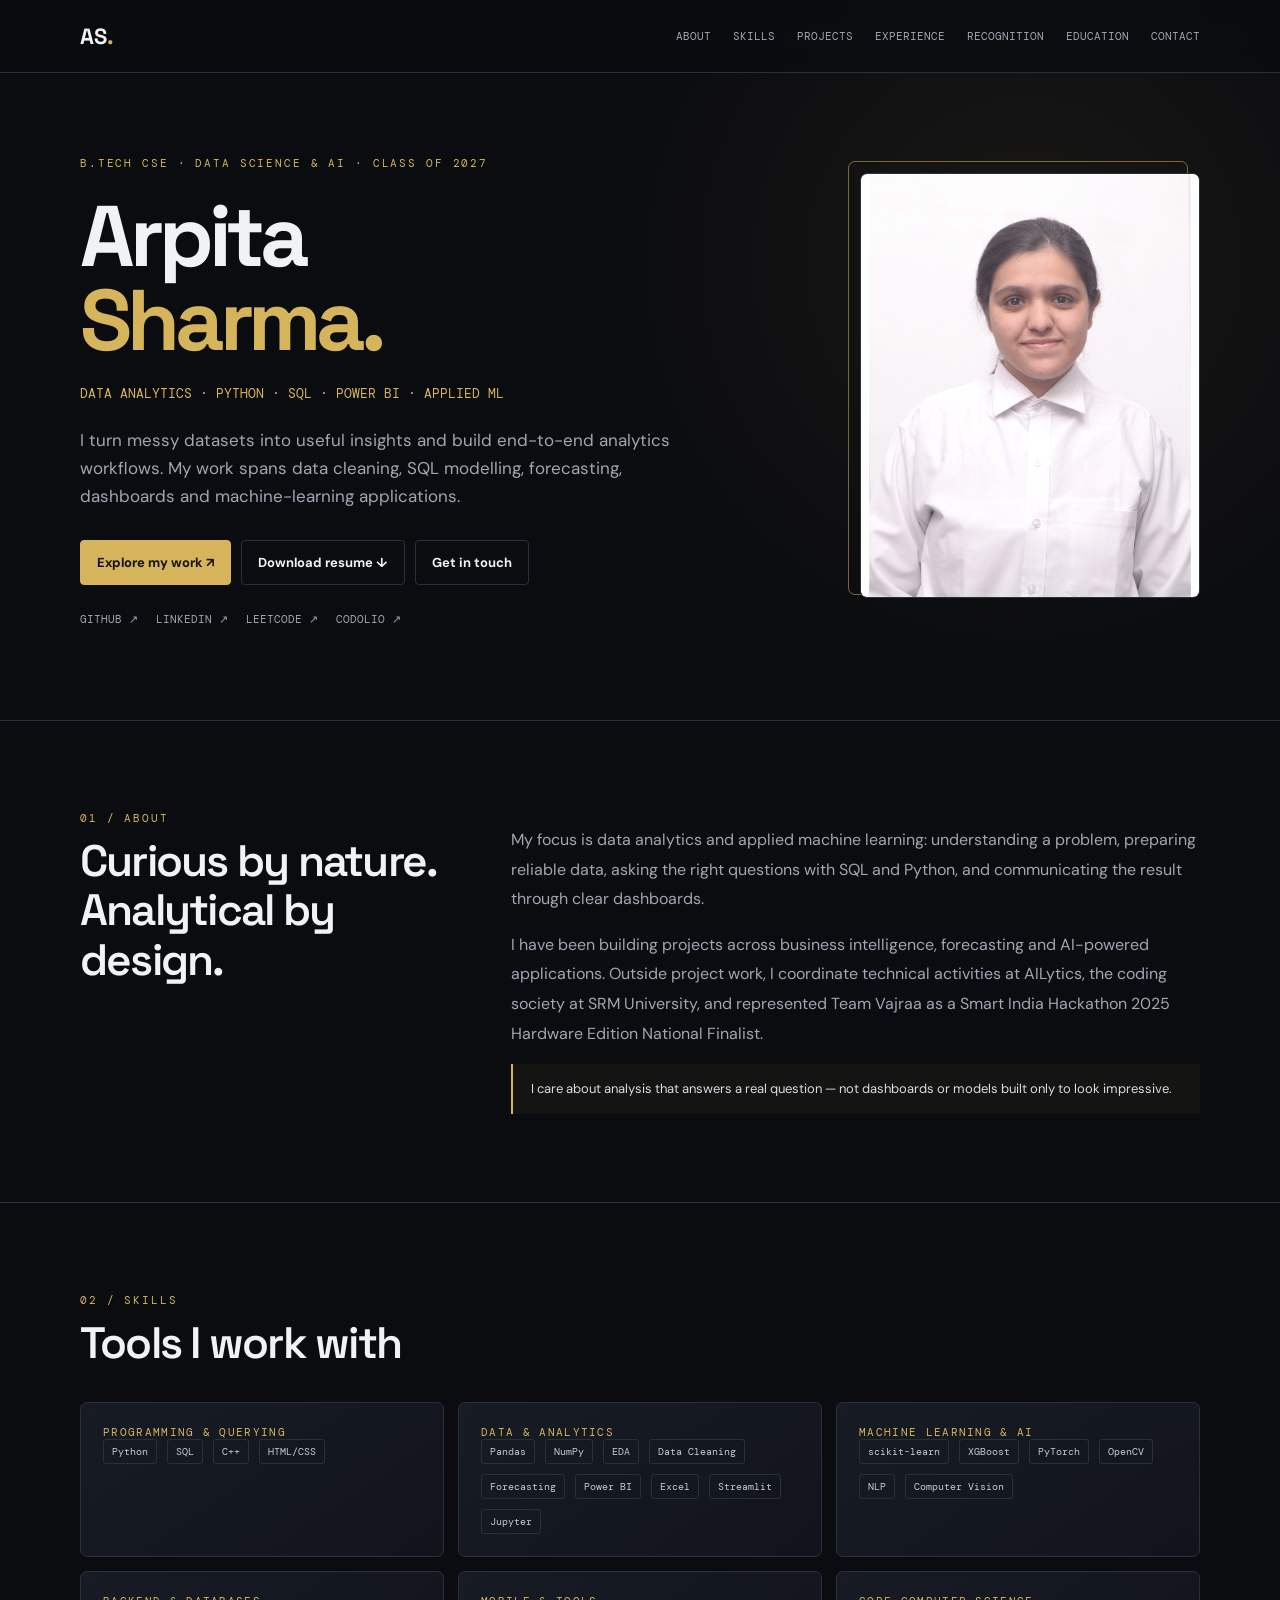
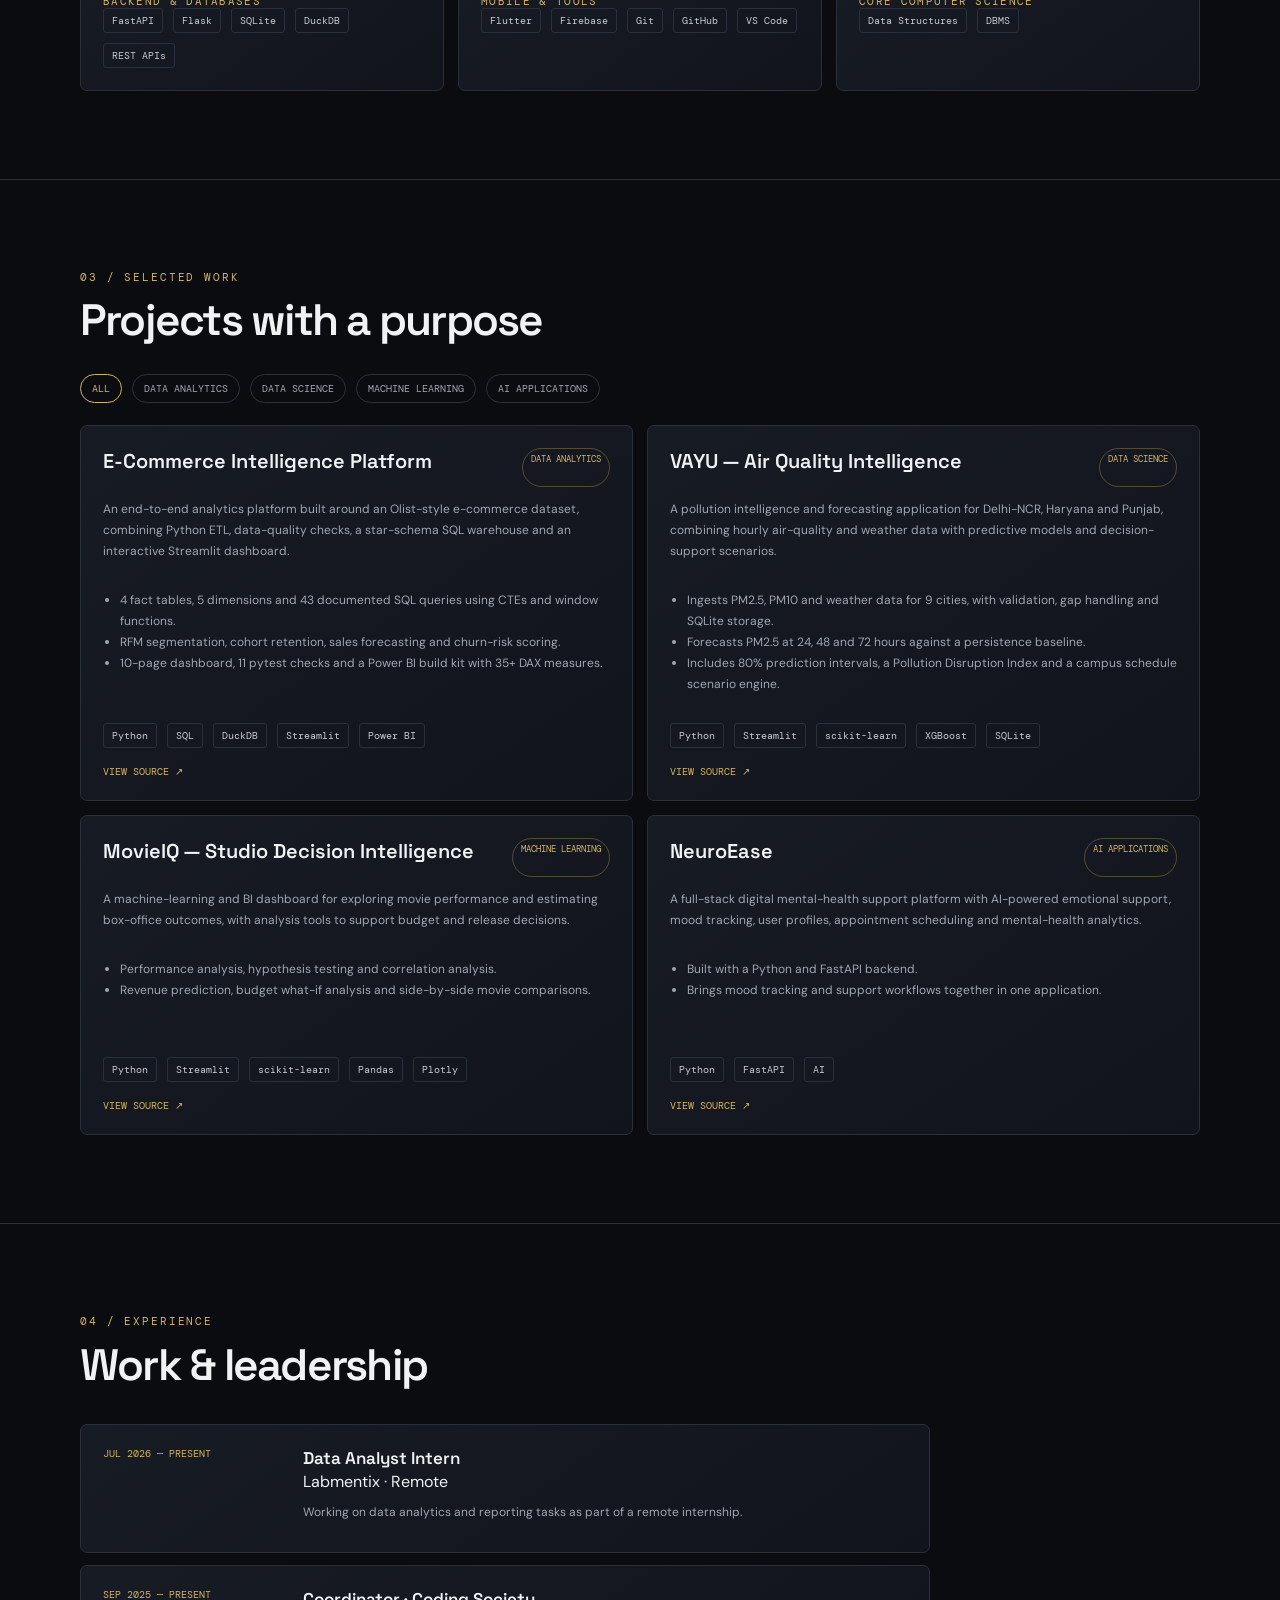
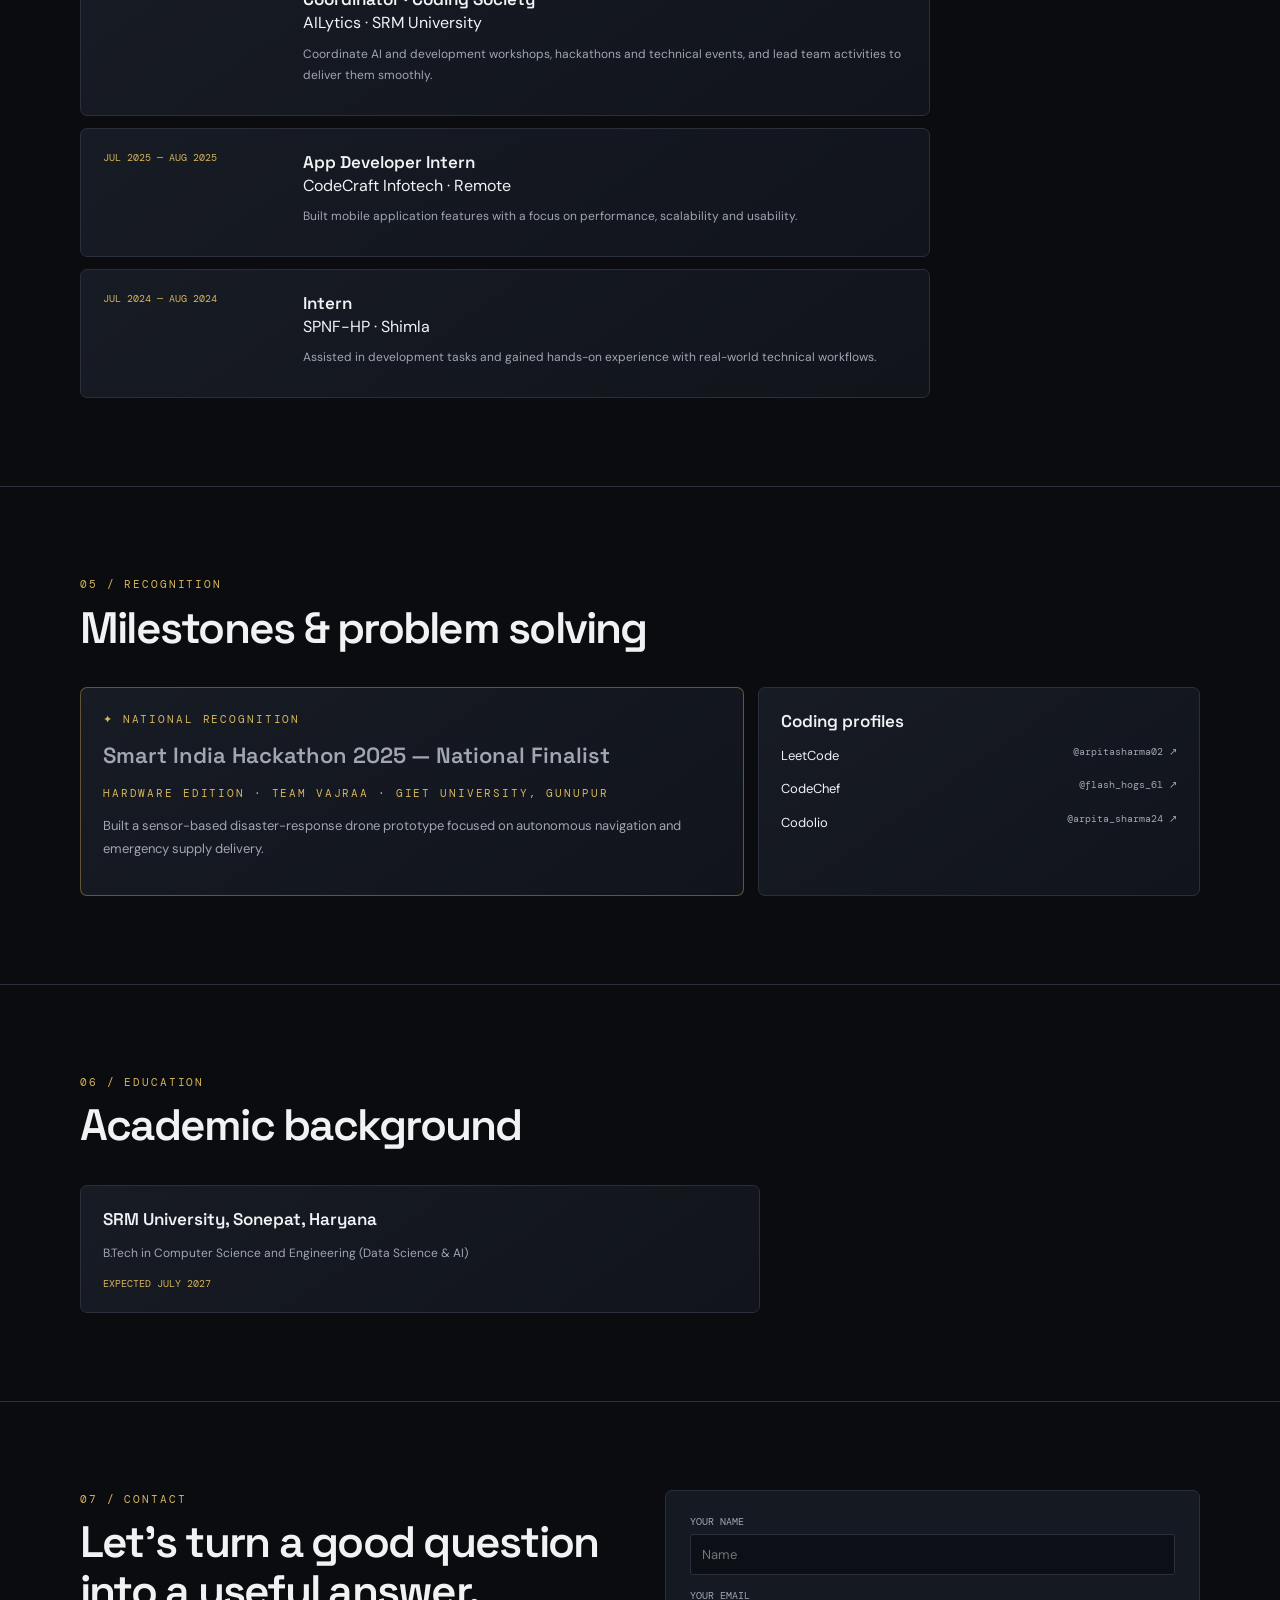
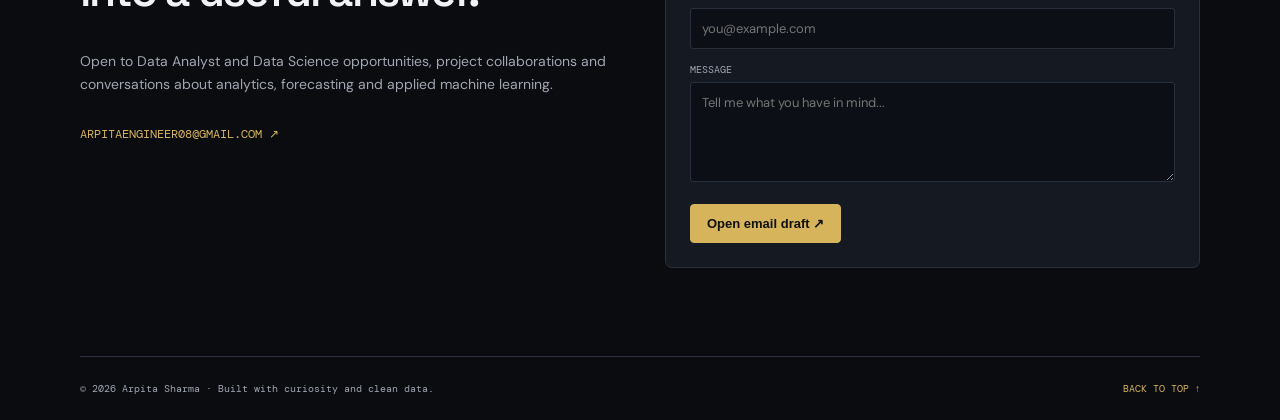
==== commit a6992ffa: "Update portrait photo" ====
--- a/index.html
+++ b/index.html
@@ -13,7 +13,7 @@
 </style></head><body>
 <header class="nav"><div class="wrap navin"><a class="brand" href="#home">AS<span>.</span></a><nav class="links"><a href="#about">ABOUT</a><a href="#skills">SKILLS</a><a href="#projects">PROJECTS</a><a href="#experience">EXPERIENCE</a><a href="#recognition">RECOGNITION</a><a href="#education">EDUCATION</a><a href="#contact">CONTACT</a></nav></div></header>
 <main>
-<div class="wrap hero" id="home"><div><div class="eyebrow">B.Tech CSE · Data Science & AI · Class of 2027</div><h1>Arpita<br><span>Sharma.</span></h1><div class="headline">DATA ANALYTICS · PYTHON · SQL · POWER BI · APPLIED ML</div><p class="intro">I turn messy datasets into useful insights and build end-to-end analytics workflows. My work spans data cleaning, SQL modelling, forecasting, dashboards and machine-learning applications.</p><div class="actions"><a class="btn primary" href="#projects">Explore my work ↗</a><a class="btn" href="Arpita_Sharma_Resume.pdf" target="_blank">Download resume ↓</a><a class="btn" href="#contact">Get in touch</a></div><div class="socials"><a href="https://github.com/arpitaengineer08-source">GITHUB ↗</a><a href="https://www.linkedin.com/in/arpita-sharma-9a1a381b7/">LINKEDIN ↗</a><a href="https://leetcode.com/u/arpitasharma02/">LEETCODE ↗</a><a href="https://codolio.com/profile/arpita_sharma24">CODOLIO ↗</a></div></div><div class="photo"><img src="assets/images/arpita.png" alt="Arpita Sharma"></div></div>
+<div class="wrap hero" id="home"><div><div class="eyebrow">B.Tech CSE · Data Science & AI · Class of 2027</div><h1>Arpita<br><span>Sharma.</span></h1><div class="headline">DATA ANALYTICS · PYTHON · SQL · POWER BI · APPLIED ML</div><p class="intro">I turn messy datasets into useful insights and build end-to-end analytics workflows. My work spans data cleaning, SQL modelling, forecasting, dashboards and machine-learning applications.</p><div class="actions"><a class="btn primary" href="#projects">Explore my work ↗</a><a class="btn" href="Arpita_Sharma_Resume.pdf" target="_blank">Download resume ↓</a><a class="btn" href="#contact">Get in touch</a></div><div class="socials"><a href="https://github.com/arpitaengineer08-source">GITHUB ↗</a><a href="https://www.linkedin.com/in/arpita-sharma-9a1a381b7/">LINKEDIN ↗</a><a href="https://leetcode.com/u/arpitasharma02/">LEETCODE ↗</a><a href="https://codolio.com/profile/arpita_sharma24">CODOLIO ↗</a></div></div><div class="photo"><img src="assets/images/arpita.jpg" alt="Arpita Sharma"></div></div>
 <section id="about"><div class="wrap about"><div><div class="eyebrow">01 / About</div><h2>Curious by nature.<br>Analytical by design.</h2></div><div class="copy"><p>My focus is data analytics and applied machine learning: understanding a problem, preparing reliable data, asking the right questions with SQL and Python, and communicating the result through clear dashboards.</p><p>I have been building projects across business intelligence, forecasting and AI-powered applications. Outside project work, I coordinate technical activities at AILytics, the coding society at SRM University, and represented Team Vajraa as a Smart India Hackathon 2025 Hardware Edition National Finalist.</p><div class="callout">I care about analysis that answers a real question — not dashboards or models built only to look impressive.</div></div></div></section>
 <section id="skills"><div class="wrap"><div class="eyebrow">02 / Skills</div><h2>Tools I work with</h2><div class="grid">
 <div class="card"><div class="skilltitle">Programming & Querying</div><div class="tags"><span class="tag">Python</span><span class="tag">SQL</span><span class="tag">C++</span><span class="tag">HTML/CSS</span></div></div>
